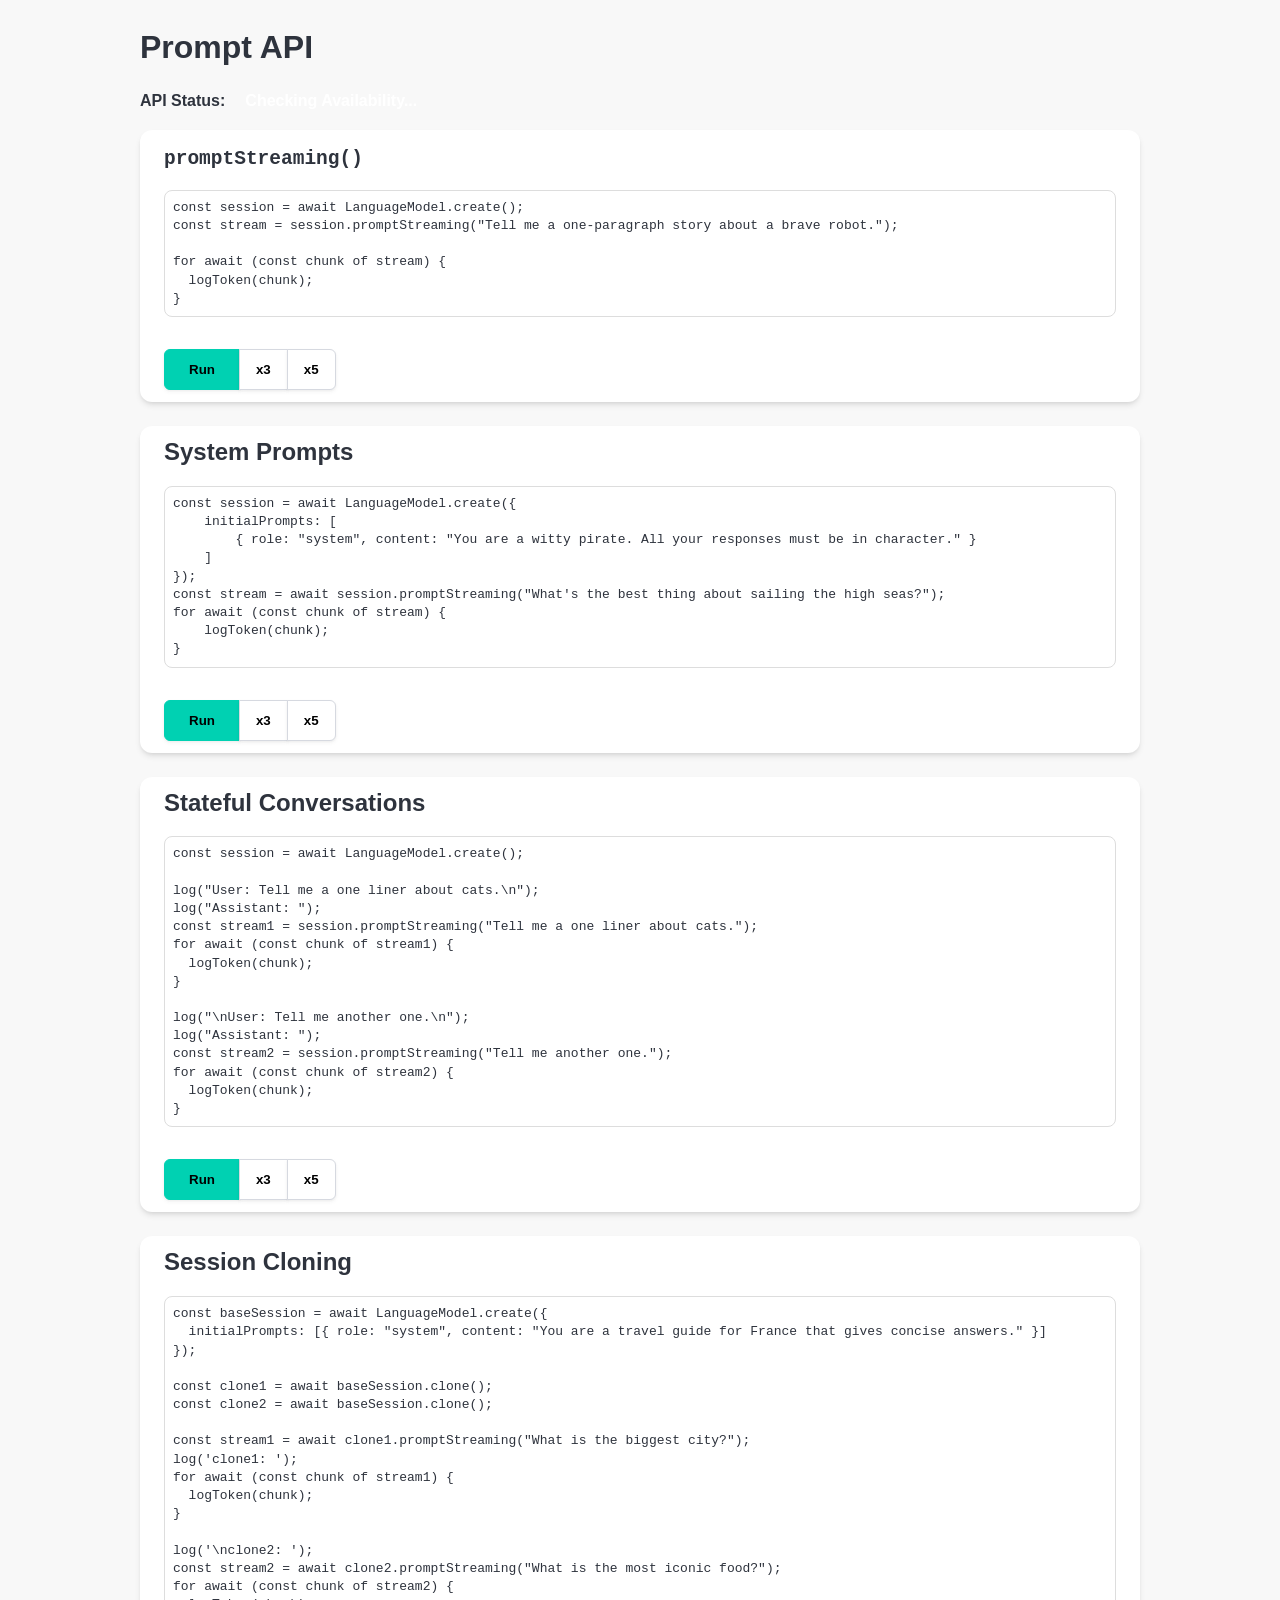
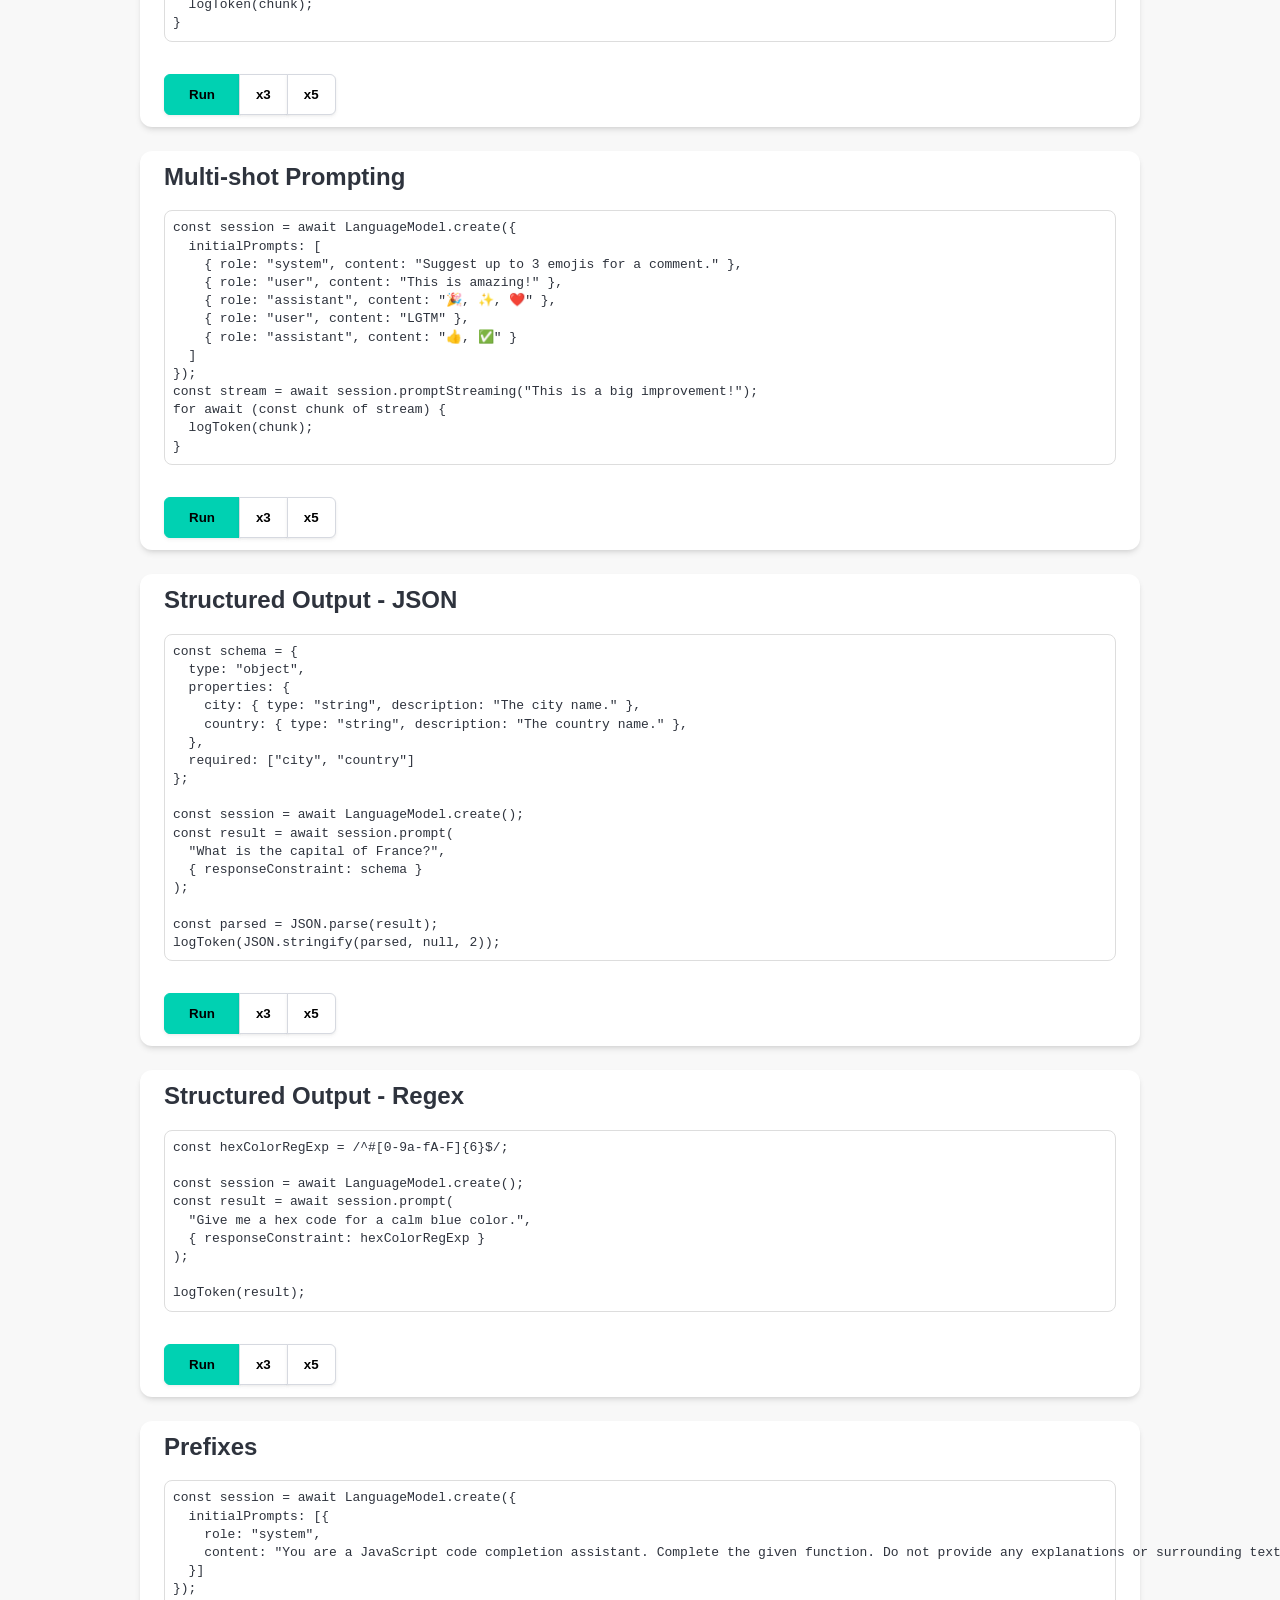
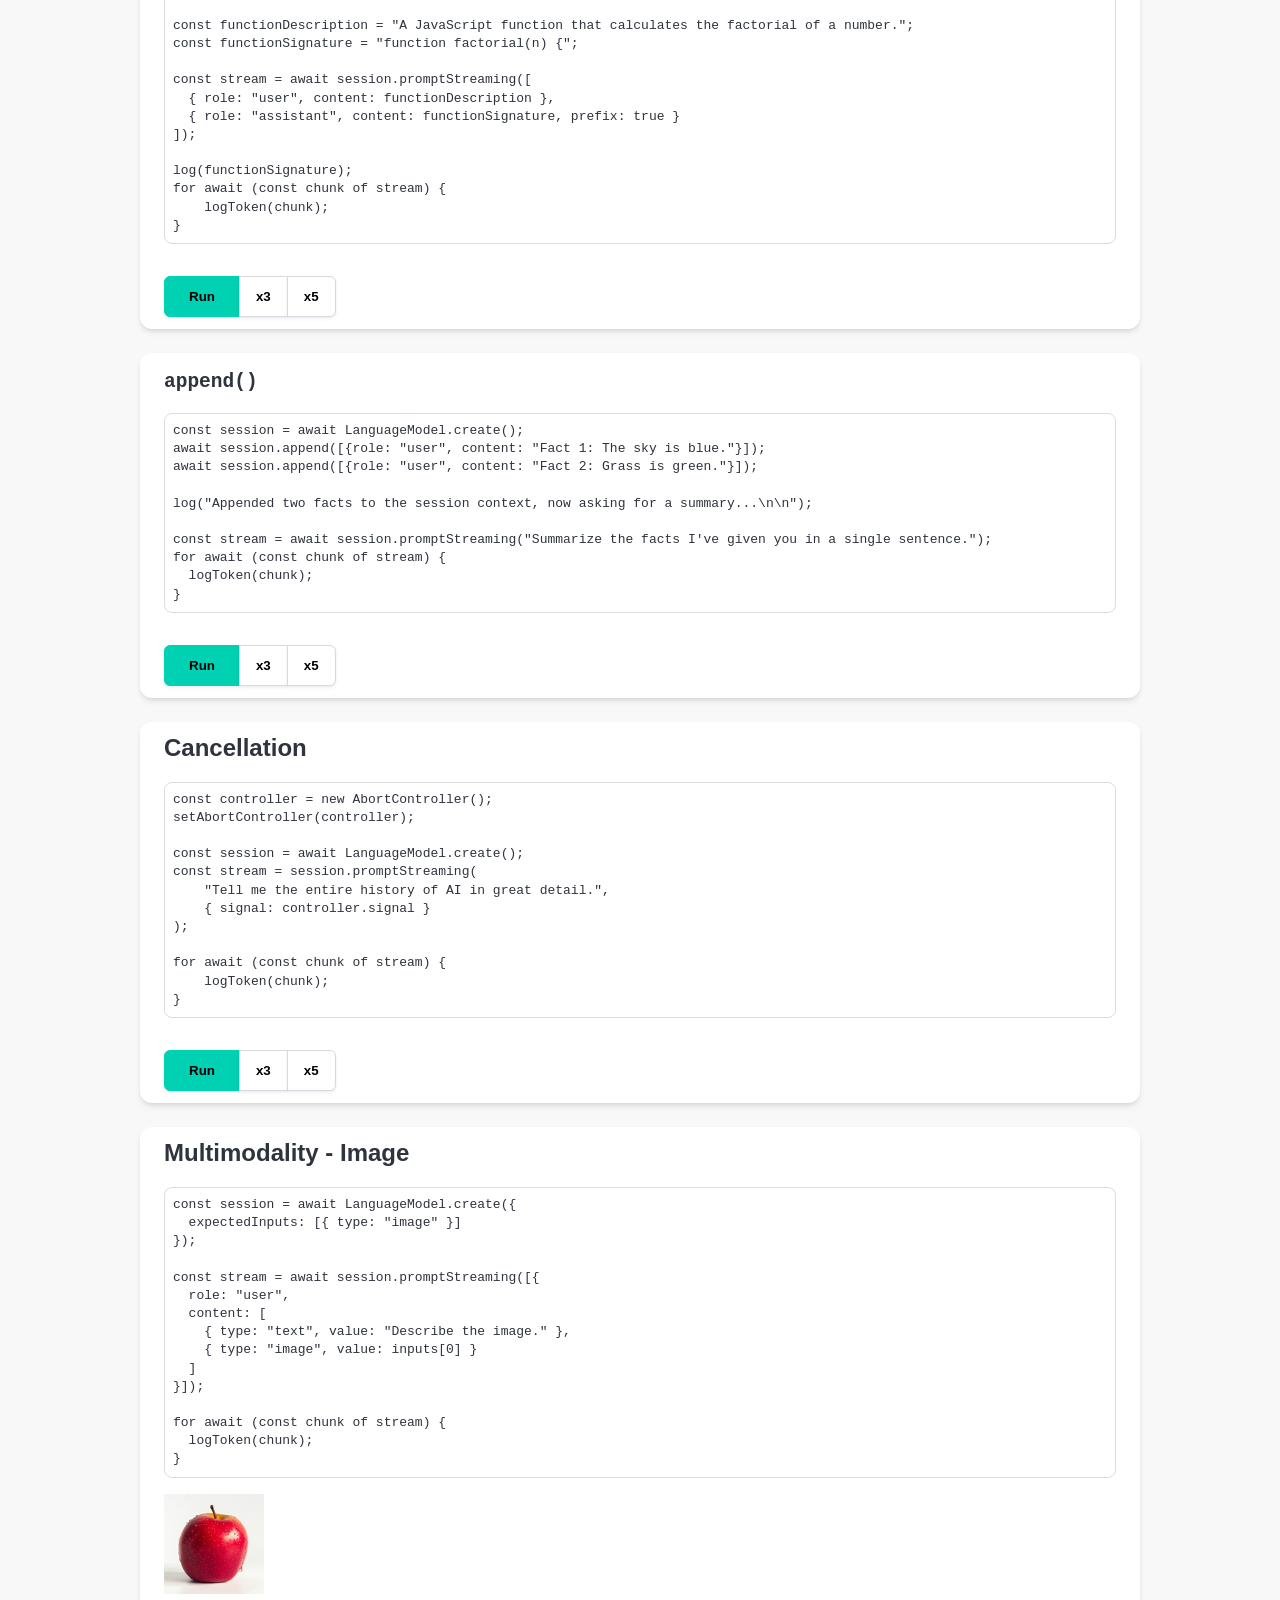
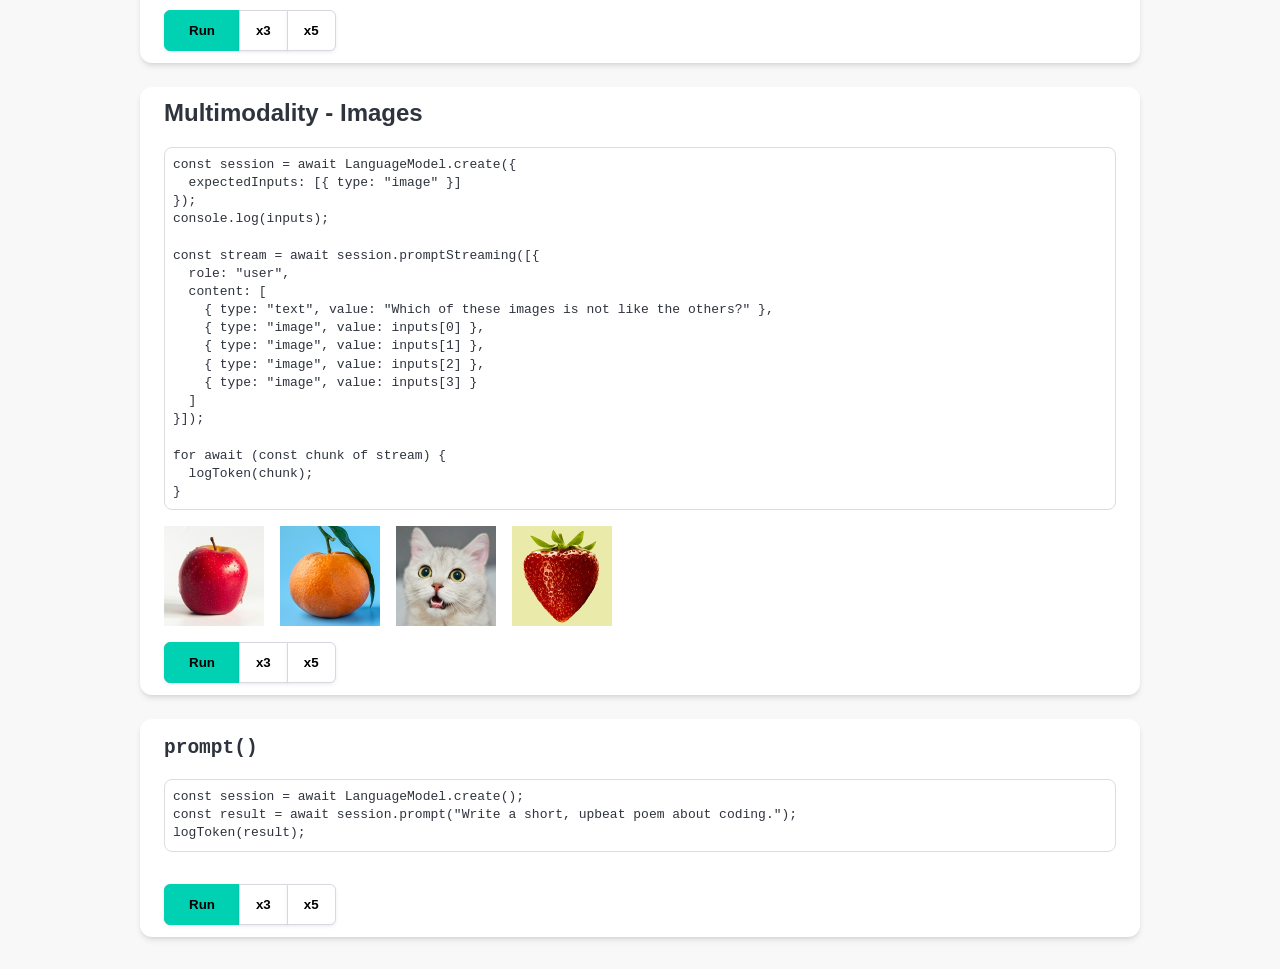
==== index.html @ 632b17bb "Update how media inputs are handled" ====
<!doctype html>
<html lang="en">
  <head>
    <meta charset="UTF-8" />
    <meta name="viewport" content="width=device-width, initial-scale=1.0" />
    <title>ODML Tests - Prompt API</title>
    <link rel="stylesheet" href="style.css" />
  </head>
  <body>
    <div class="container">
      <header>
        <h1>Prompt API</h1>
        <p class="availability-message">
          API Status:
          <span class="availability">Checking availability...</span>
          <button class="download">Download</button>
          <progress class="download-progress" max="100" value="0"></progress>
        </p>
      </header>

      <test-case>
        <code slot="title">promptStreaming()</code>
        <code slot="source">
          const session = await LanguageModel.create();
          const stream = session.promptStreaming("Tell me a one-paragraph story about a brave robot.");

          for await (const chunk of stream) {
            logToken(chunk);
          }
        </code>
      </test-case>

      <test-case>
        <span slot="title">System Prompts</span>
        <code slot="source">
          const session = await LanguageModel.create({
              initialPrompts: [
                  { role: "system", content: "You are a witty pirate. All your responses must be in character." }
              ]
          });
          const stream = await session.promptStreaming("What's the best thing about sailing the high seas?");
          for await (const chunk of stream) {
              logToken(chunk);
          }
        </code>
      </test-case>

      <test-case>
        <span slot="title">Stateful Conversations</span>
        <code slot="source">
          const session = await LanguageModel.create();

          log("User: Tell me a one liner about cats.\n");
          log("Assistant: ");
          const stream1 = session.promptStreaming("Tell me a one liner about cats.");
          for await (const chunk of stream1) {
            logToken(chunk);
          }

          log("\nUser: Tell me another one.\n");
          log("Assistant: ");
          const stream2 = session.promptStreaming("Tell me another one.");
          for await (const chunk of stream2) {
            logToken(chunk);
          }
        </code>
      </test-case>

      <test-case>
        <span slot="title">Session Cloning</span>
        <code slot="source">
          const baseSession = await LanguageModel.create({
            initialPrompts: [{ role: "system", content: "You are a travel guide for France that gives concise answers." }]
          });

          const clone1 = await baseSession.clone();
          const clone2 = await baseSession.clone();

          const stream1 = await clone1.promptStreaming("What is the biggest city?");
          log('clone1: ');
          for await (const chunk of stream1) {
            logToken(chunk);
          }

          log('\nclone2: ');
          const stream2 = await clone2.promptStreaming("What is the most iconic food?");
          for await (const chunk of stream2) {
            logToken(chunk);
          }
        </code>
      </test-case>

      <test-case>
        <span slot="title">Multi-shot Prompting</span>
        <code slot="source">
          const session = await LanguageModel.create({
            initialPrompts: [
              { role: "system", content: "Suggest up to 3 emojis for a comment." },
              { role: "user", content: "This is amazing!" },
              { role: "assistant", content: "🎉, ✨, ❤️" },
              { role: "user", content: "LGTM" },
              { role: "assistant", content: "👍, ✅" }
            ]
          });
          const stream = await session.promptStreaming("This is a big improvement!");
          for await (const chunk of stream) {
            logToken(chunk);
          }
        </code>
      </test-case>

      <test-case>
        <span slot="title">Structured Output - JSON</span>
        <code slot="source">
          const schema = {
            type: "object",
            properties: {
              city: { type: "string", description: "The city name." },
              country: { type: "string", description: "The country name." },
            },
            required: ["city", "country"]
          };

          const session = await LanguageModel.create();
          const result = await session.prompt(
            "What is the capital of France?",
            { responseConstraint: schema }
          );

          const parsed = JSON.parse(result);
          logToken(JSON.stringify(parsed, null, 2));
        </code>
      </test-case>

      <test-case>
        <span slot="title">Structured Output - Regex</span>
        <code slot="source">
          const hexColorRegExp = /^#[0-9a-fA-F]{6}$/;

          const session = await LanguageModel.create();
          const result = await session.prompt(
            "Give me a hex code for a calm blue color.",
            { responseConstraint: hexColorRegExp }
          );

          logToken(result);
        </code>
      </test-case>

      <test-case>
        <span slot="title">Prefixes</span>
        <code slot="source">
          const session = await LanguageModel.create({
            initialPrompts: [{
              role: "system",
              content: "You are a JavaScript code completion assistant. Complete the given function. Do not provide any explanations or surrounding text."
            }]
          });

          const functionDescription = "A JavaScript function that calculates the factorial of a number.";
          const functionSignature = "function factorial(n) {";

          const stream = await session.promptStreaming([
            { role: "user", content: functionDescription },
            { role: "assistant", content: functionSignature, prefix: true }
          ]);

          log(functionSignature);
          for await (const chunk of stream) {
              logToken(chunk);
          }
        </code>
      </test-case>

      <test-case>
        <code slot="title">append()</code>
        <code slot="source">
          const session = await LanguageModel.create();
          await session.append([{role: "user", content: "Fact 1: The sky is blue."}]);
          await session.append([{role: "user", content: "Fact 2: Grass is green."}]);

          log("Appended two facts to the session context, now asking for a summary...\n\n");

          const stream = await session.promptStreaming("Summarize the facts I've given you in a single sentence.");
          for await (const chunk of stream) {
            logToken(chunk);
          }
        </code>
      </test-case>

      <test-case>
        <span slot="title">Cancellation</span>
        <code slot="source">
          const controller = new AbortController();
          setAbortController(controller);

          const session = await LanguageModel.create();
          const stream = session.promptStreaming(
              "Tell me the entire history of AI in great detail.",
              { signal: controller.signal }
          );

          for await (const chunk of stream) {
              logToken(chunk);
          }
        </code>
      </test-case>

      <test-case>
        <span slot="title">Multimodality - Image</span>
        <code slot="source">
          const session = await LanguageModel.create({
            expectedInputs: [{ type: "image" }]
          });

          const stream = await session.promptStreaming([{
            role: "user",
            content: [
              { type: "text", value: "Describe the image." },
              { type: "image", value: inputs[0] }
            ]
          }]);

          for await (const chunk of stream) {
            logToken(chunk);
          }
        </code>
        <img slot="inputs" src="./media/apple.jpg">
      </test-case>

      <test-case>
        <span slot="title">Multimodality - Images</span>
        <code slot="source">
          const session = await LanguageModel.create({
            expectedInputs: [{ type: "image" }]
          });
          console.log(inputs);

          const stream = await session.promptStreaming([{
            role: "user",
            content: [
              { type: "text", value: "Which of these images is not like the others?" },
              { type: "image", value: inputs[0] },
              { type: "image", value: inputs[1] },
              { type: "image", value: inputs[2] },
              { type: "image", value: inputs[3] }
            ]
          }]);

          for await (const chunk of stream) {
            logToken(chunk);
          }
        </code>
        <img slot="inputs" src="./media/apple.jpg">
        <img slot="inputs" src="./media/orange.jpg">
        <img slot="inputs" src="./media/cat.jpg">
        <img slot="inputs" src="./media/strawberry.jpg">
      </test-case>

      <!--
      <test-case>
        <span slot="title"></span>
        <code slot="source">
        </code>
      </test-case>
      -->

      <test-case nostats>
        <code slot="title">prompt()</code>
        <code slot="source">
          const session = await LanguageModel.create();
          const result = await session.prompt("Write a short, upbeat poem about coding.");
          logToken(result);
        </code>
      </test-case>
    </div>

    <template id="test-case-template">
      <link rel="stylesheet" href="style.css" />
      <section class="test-case card">
        <h2 class="title"><slot name="title">Test case title</slot></h2>
        <pre class="source-box"><slot name="source"></slot></pre>
        <div class="inputs"><slot name="inputs"></slot></div>
        <div class="controls">
          <span class="button-group">
            <button class="run primary wide" data-count="1">Run</button>
            <button class="run" data-count="3">x3</button>
            <button class="run" data-count="5">x5</button>
          </span>
          <button class="danger abort hidden">Abort</button>
          <span class="status"></span>
        </div>
        <table class="results empty">
          <thead>
            <tr>
              <th></th>
              <th>Output</th>
              <th class="ttft">TTFT</th>
              <th class="tks">tok/s</th>
            </tr>
          </thead>
          <tbody></tbody>
        </table>
      </section>
    </template>

    <template id="output-row-template">
      <tr>
        <td class="collapse"><button></button></td>
        <td class="output"><span><i>Waiting for output...</i></span></td>
        <td class="ttft"></td>
        <td class="tks"></td>
      </tr>
    </template>

    <script src="index.js"></script>
  </body>
</html>
---- style.css ----
body {
  font-family: 'Segoe UI', Tahoma, Geneva, Verdana, sans-serif;
  background-color: #f8f8f8;
  color: rgb(46, 51, 61);
  display: flex;
  justify-content: center;
}

button {
  padding: .75rem 1rem;
  border: 1px solid rgb(214, 217, 224);
  background-color: white;
  cursor: pointer;
  border-radius: 6px;
  font-weight: bold;
  box-shadow: rgba(51, 51, 51, 0.05) 0px 1px 2px 0px, rgba(51, 51, 51, 0.05) 0px 2px 4px 0px;
  transition: background-color 0.3s ease, border-color 0.3s ease;
}
button:hover:not(:disabled) {
  background-color: rgb(240, 242, 244);
  border-color: rgb(185, 191, 202);
  z-index: 2;
}
button:active:not(:disabled) {
  background-color: rgb(226, 228, 233);
  border-color: rgb(156, 164, 180);
  box-shadow: none;
  z-index: 2;
}
button:disabled {
  color: rgb(46, 51, 61);
  cursor: not-allowed;
  box-shadow: none;
  opacity: 0.5;
}
button.primary {
  background-color: rgb(0, 209, 178);
  border-color: rgb(0, 209, 178);
  padding: .75rem 1.5rem;
}
button.primary:hover:not(:disabled) {
  background-color: rgb(0, 184, 156);
  border-color: rgb(0, 184, 156);
}
button.primary:active:not(:disabled) {
  background-color: rgb(0, 158, 134);
  border-color: rgb(0, 158, 134);
}
button.danger {
  background-color: rgb(255, 102, 133);
  border-color: rgb(255, 102, 133);
  padding: .75rem 1.5rem;
}
button.danger:hover:not(:disabled) {
  background-color: rgb(255, 77, 112);
  border-color: rgb(255, 77, 112);
}
button.danger:active:not(:disabled) {
  background-color: rgb(255, 51, 92);
  border-color: rgb(255, 51, 92);
}

.button-group {
  display: inline-flex;
}
.button-group > button:not(:first-child) {
  border-top-left-radius: 0;
  border-bottom-left-radius: 0;
  margin-left: -1px;
}
.button-group > button:not(:last-child) {
  border-top-right-radius: 0;
  border-bottom-right-radius: 0;
}

.hidden {
  display: none;
}

.container {
  width: 100%;
  max-width: 1000px;
}

.availability-message {
  display: flex;
  align-items: center;
  gap: 0.5rem;
  font-weight: bold;
}
.availability {
  text-transform: capitalize;
  color: white;
  border-radius: 100px;
  padding: .25rem .75rem;
}
.availability[data-label="available"] {
  background-color: rgb(58, 187, 129);
}
.availability[data-label="unavailable"] {
  background-color: rgb(255, 77, 112);
}
.availability[data-label="downloadable"],
.availability[data-label="downloading"] {
  background-color: rgb(245, 171, 0);
}

.download,
.download-progress {
  display: none;
}
.availability[data-label="downloadable"] ~ .download,
.availability[data-label="downloading"] ~ .download-progress {
  display: inline;
}

.card {
  background-color: white;
  border-radius: .75rem;
  margin-bottom: 1.5rem;
  padding: .75rem 1.5rem;
  box-shadow: 0 4px 6px -1px rgba(0, 0, 0, 0.1), 0 2px 4px -2px rgba(0, 0, 0, 0.1);
}
.card > .title {
  margin-top: 0;
}

.source-box {
  border: 1px solid #ddd;
  border-radius: .5rem;
  padding: .5rem;
  line-height: 1.4;
}

.inputs {
  margin-block: 1rem;
  display: flex;
  gap: 1rem;
}
.inputs ::slotted(img) {
  max-width: 100px;
  max-height: 100px;
}

.controls {
  display: flex;
  gap: 1rem;
}

.results {
  width: 100%;
  border-collapse: collapse;
}
.results.empty {
  display: none;
}
.results > tbody > tr {
  border-top: 1px solid rgb(214, 217, 224);
}
.results td {
  padding: 0.25rem;
  vertical-align: baseline;
}
.results > tbody > tr:nth-child(2n) {
  background-color: rgb(249, 250, 251);
}
.results .placeholder {
  font-style: italic;
}
.results .collapse {
  width: 25px;
}
.results .collapse > button {
  background-color: transparent;
  border-width: 0;
  box-shadow: none;
  width: 25px;
  height: 25px;
  cursor: pointer;
}
.results .collapse > button::before {
  content: '▼';
}
.results .collapse.collapsed > button::before {
  content: '▶';
}
.results .collapse.collapsed + .output > span {
  display: -webkit-box;
  -webkit-box-orient: vertical;
  -webkit-line-clamp: 1;
  line-clamp: 1;
  overflow: hidden;
  color: gray;
}
.results .output {
  font-family: monospace;
  white-space: pre-wrap;
}
.results .ttft,
.results .tks {
  width: 100px;
  text-align: center;
}
.nostats .results .ttft,
.nostats .results .tks {
  display: none;
}
---- style.css ----
body {
  font-family: 'Segoe UI', Tahoma, Geneva, Verdana, sans-serif;
  background-color: #f8f8f8;
  color: rgb(46, 51, 61);
  display: flex;
  justify-content: center;
}

button {
  padding: .75rem 1rem;
  border: 1px solid rgb(214, 217, 224);
  background-color: white;
  cursor: pointer;
  border-radius: 6px;
  font-weight: bold;
  box-shadow: rgba(51, 51, 51, 0.05) 0px 1px 2px 0px, rgba(51, 51, 51, 0.05) 0px 2px 4px 0px;
  transition: background-color 0.3s ease, border-color 0.3s ease;
}
button:hover:not(:disabled) {
  background-color: rgb(240, 242, 244);
  border-color: rgb(185, 191, 202);
  z-index: 2;
}
button:active:not(:disabled) {
  background-color: rgb(226, 228, 233);
  border-color: rgb(156, 164, 180);
  box-shadow: none;
  z-index: 2;
}
button:disabled {
  color: rgb(46, 51, 61);
  cursor: not-allowed;
  box-shadow: none;
  opacity: 0.5;
}
button.primary {
  background-color: rgb(0, 209, 178);
  border-color: rgb(0, 209, 178);
  padding: .75rem 1.5rem;
}
button.primary:hover:not(:disabled) {
  background-color: rgb(0, 184, 156);
  border-color: rgb(0, 184, 156);
}
button.primary:active:not(:disabled) {
  background-color: rgb(0, 158, 134);
  border-color: rgb(0, 158, 134);
}
button.danger {
  background-color: rgb(255, 102, 133);
  border-color: rgb(255, 102, 133);
  padding: .75rem 1.5rem;
}
button.danger:hover:not(:disabled) {
  background-color: rgb(255, 77, 112);
  border-color: rgb(255, 77, 112);
}
button.danger:active:not(:disabled) {
  background-color: rgb(255, 51, 92);
  border-color: rgb(255, 51, 92);
}

.button-group {
  display: inline-flex;
}
.button-group > button:not(:first-child) {
  border-top-left-radius: 0;
  border-bottom-left-radius: 0;
  margin-left: -1px;
}
.button-group > button:not(:last-child) {
  border-top-right-radius: 0;
  border-bottom-right-radius: 0;
}

.hidden {
  display: none;
}

.container {
  width: 100%;
  max-width: 1000px;
}

.availability-message {
  display: flex;
  align-items: center;
  gap: 0.5rem;
  font-weight: bold;
}
.availability {
  text-transform: capitalize;
  color: white;
  border-radius: 100px;
  padding: .25rem .75rem;
}
.availability[data-label="available"] {
  background-color: rgb(58, 187, 129);
}
.availability[data-label="unavailable"] {
  background-color: rgb(255, 77, 112);
}
.availability[data-label="downloadable"],
.availability[data-label="downloading"] {
  background-color: rgb(245, 171, 0);
}

.download,
.download-progress {
  display: none;
}
.availability[data-label="downloadable"] ~ .download,
.availability[data-label="downloading"] ~ .download-progress {
  display: inline;
}

.card {
  background-color: white;
  border-radius: .75rem;
  margin-bottom: 1.5rem;
  padding: .75rem 1.5rem;
  box-shadow: 0 4px 6px -1px rgba(0, 0, 0, 0.1), 0 2px 4px -2px rgba(0, 0, 0, 0.1);
}
.card > .title {
  margin-top: 0;
}

.source-box {
  border: 1px solid #ddd;
  border-radius: .5rem;
  padding: .5rem;
  line-height: 1.4;
}

.inputs {
  margin-block: 1rem;
  display: flex;
  gap: 1rem;
}
.inputs ::slotted(img) {
  max-width: 100px;
  max-height: 100px;
}

.controls {
  display: flex;
  gap: 1rem;
}

.results {
  width: 100%;
  border-collapse: collapse;
}
.results.empty {
  display: none;
}
.results > tbody > tr {
  border-top: 1px solid rgb(214, 217, 224);
}
.results td {
  padding: 0.25rem;
  vertical-align: baseline;
}
.results > tbody > tr:nth-child(2n) {
  background-color: rgb(249, 250, 251);
}
.results .placeholder {
  font-style: italic;
}
.results .collapse {
  width: 25px;
}
.results .collapse > button {
  background-color: transparent;
  border-width: 0;
  box-shadow: none;
  width: 25px;
  height: 25px;
  cursor: pointer;
}
.results .collapse > button::before {
  content: '▼';
}
.results .collapse.collapsed > button::before {
  content: '▶';
}
.results .collapse.collapsed + .output > span {
  display: -webkit-box;
  -webkit-box-orient: vertical;
  -webkit-line-clamp: 1;
  line-clamp: 1;
  overflow: hidden;
  color: gray;
}
.results .output {
  font-family: monospace;
  white-space: pre-wrap;
}
.results .ttft,
.results .tks {
  width: 100px;
  text-align: center;
}
.nostats .results .ttft,
.nostats .results .tks {
  display: none;
}
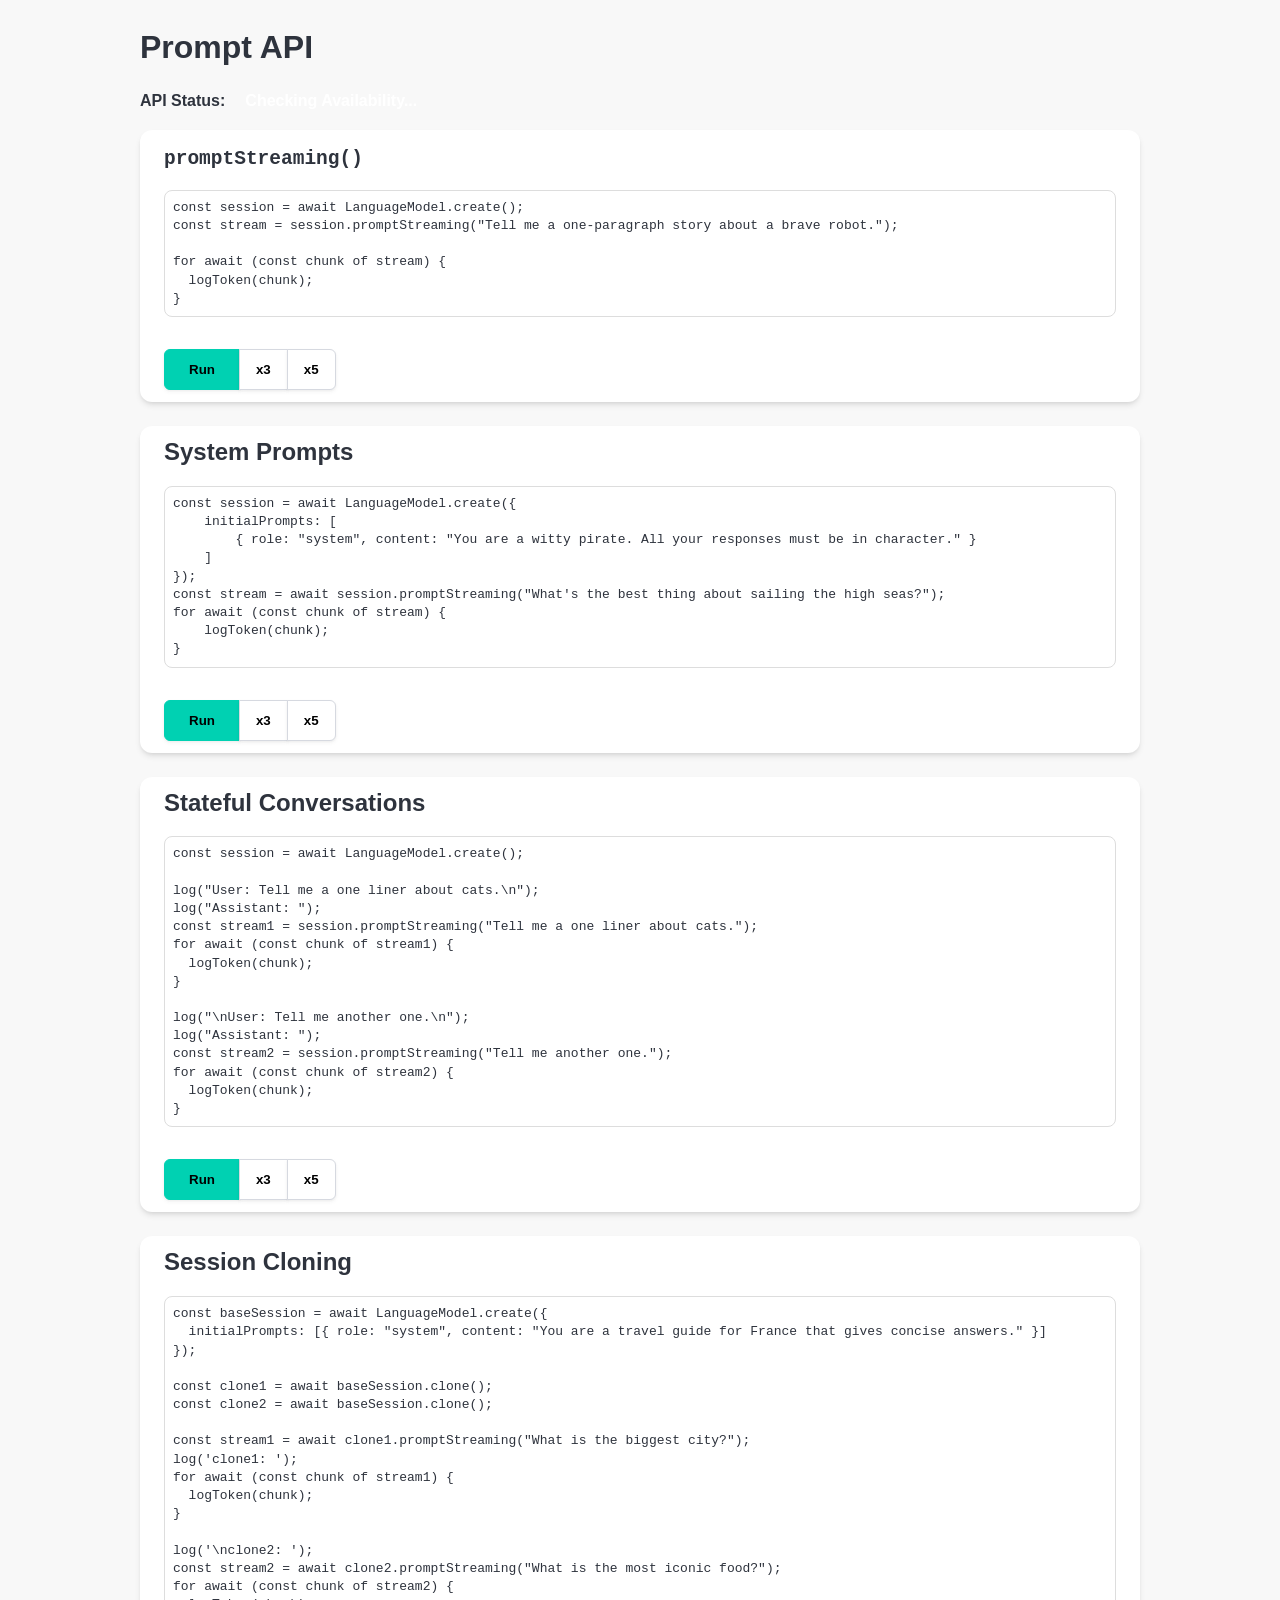
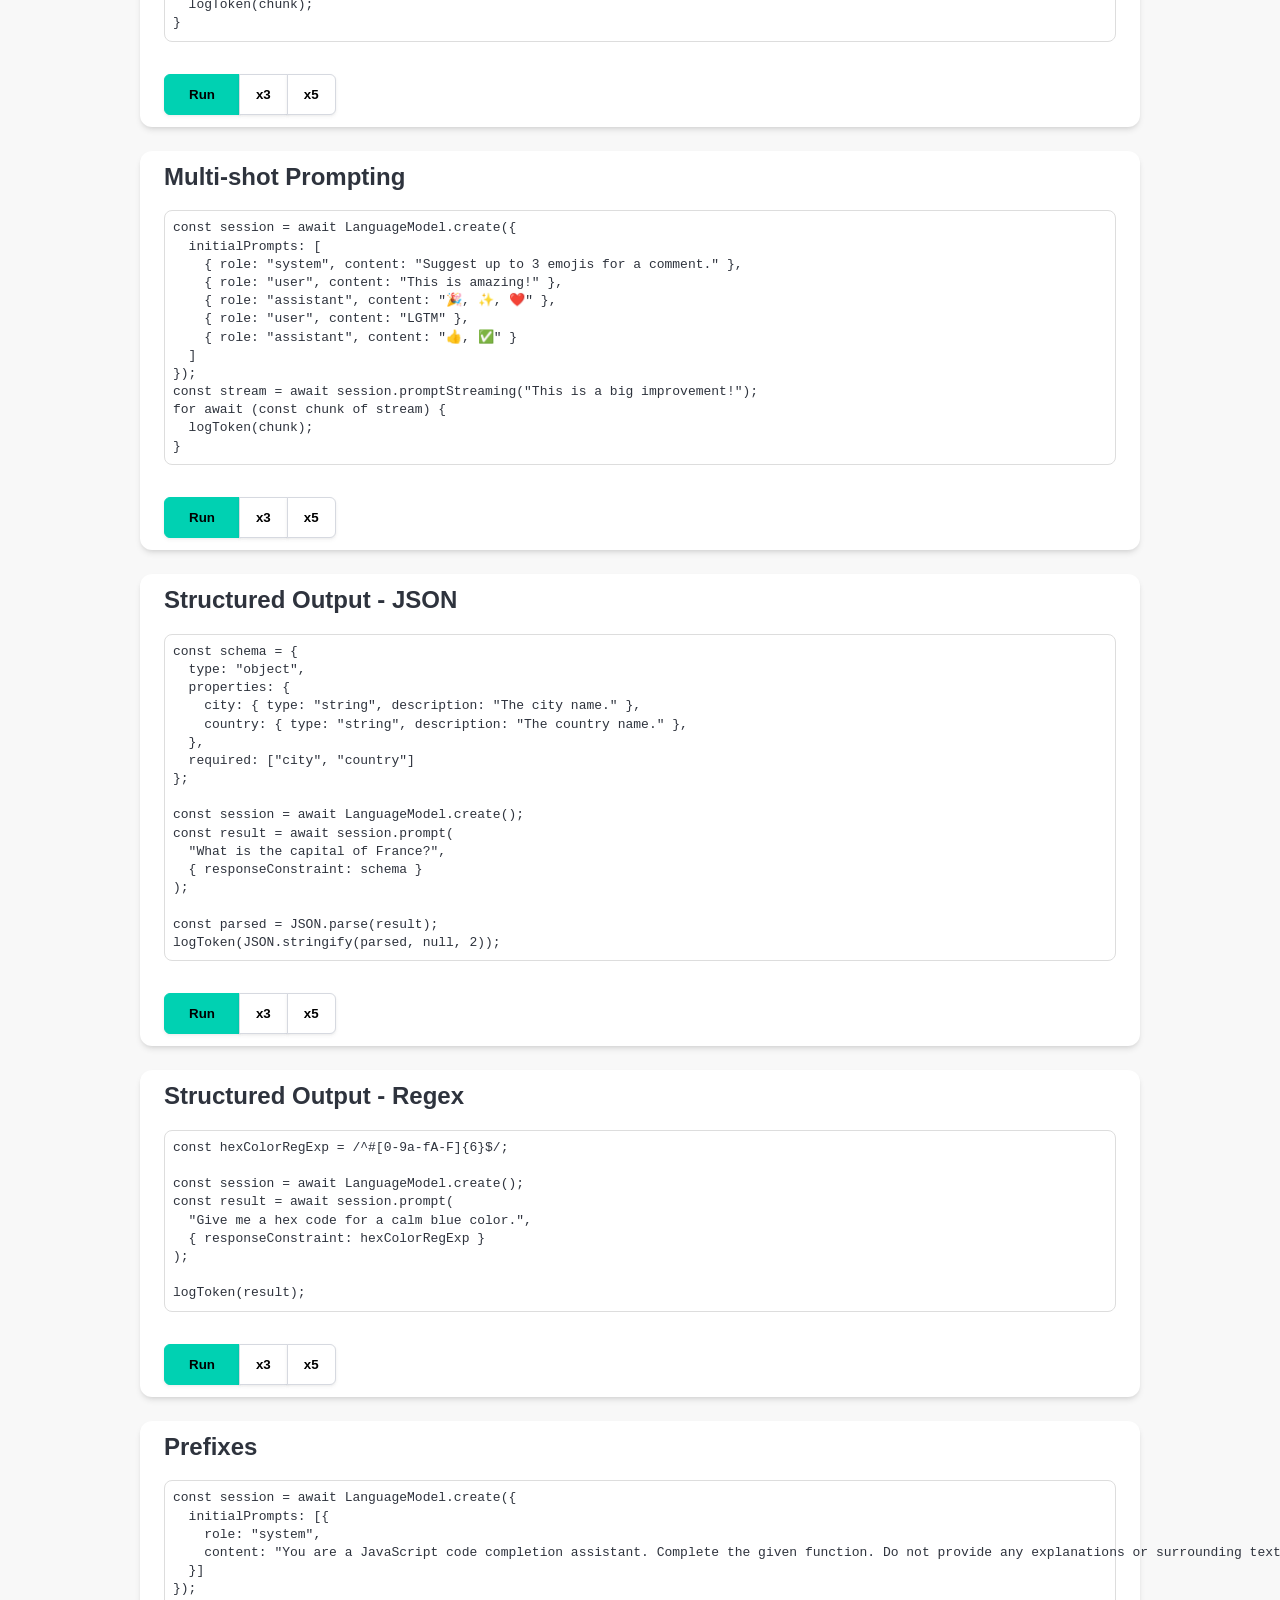
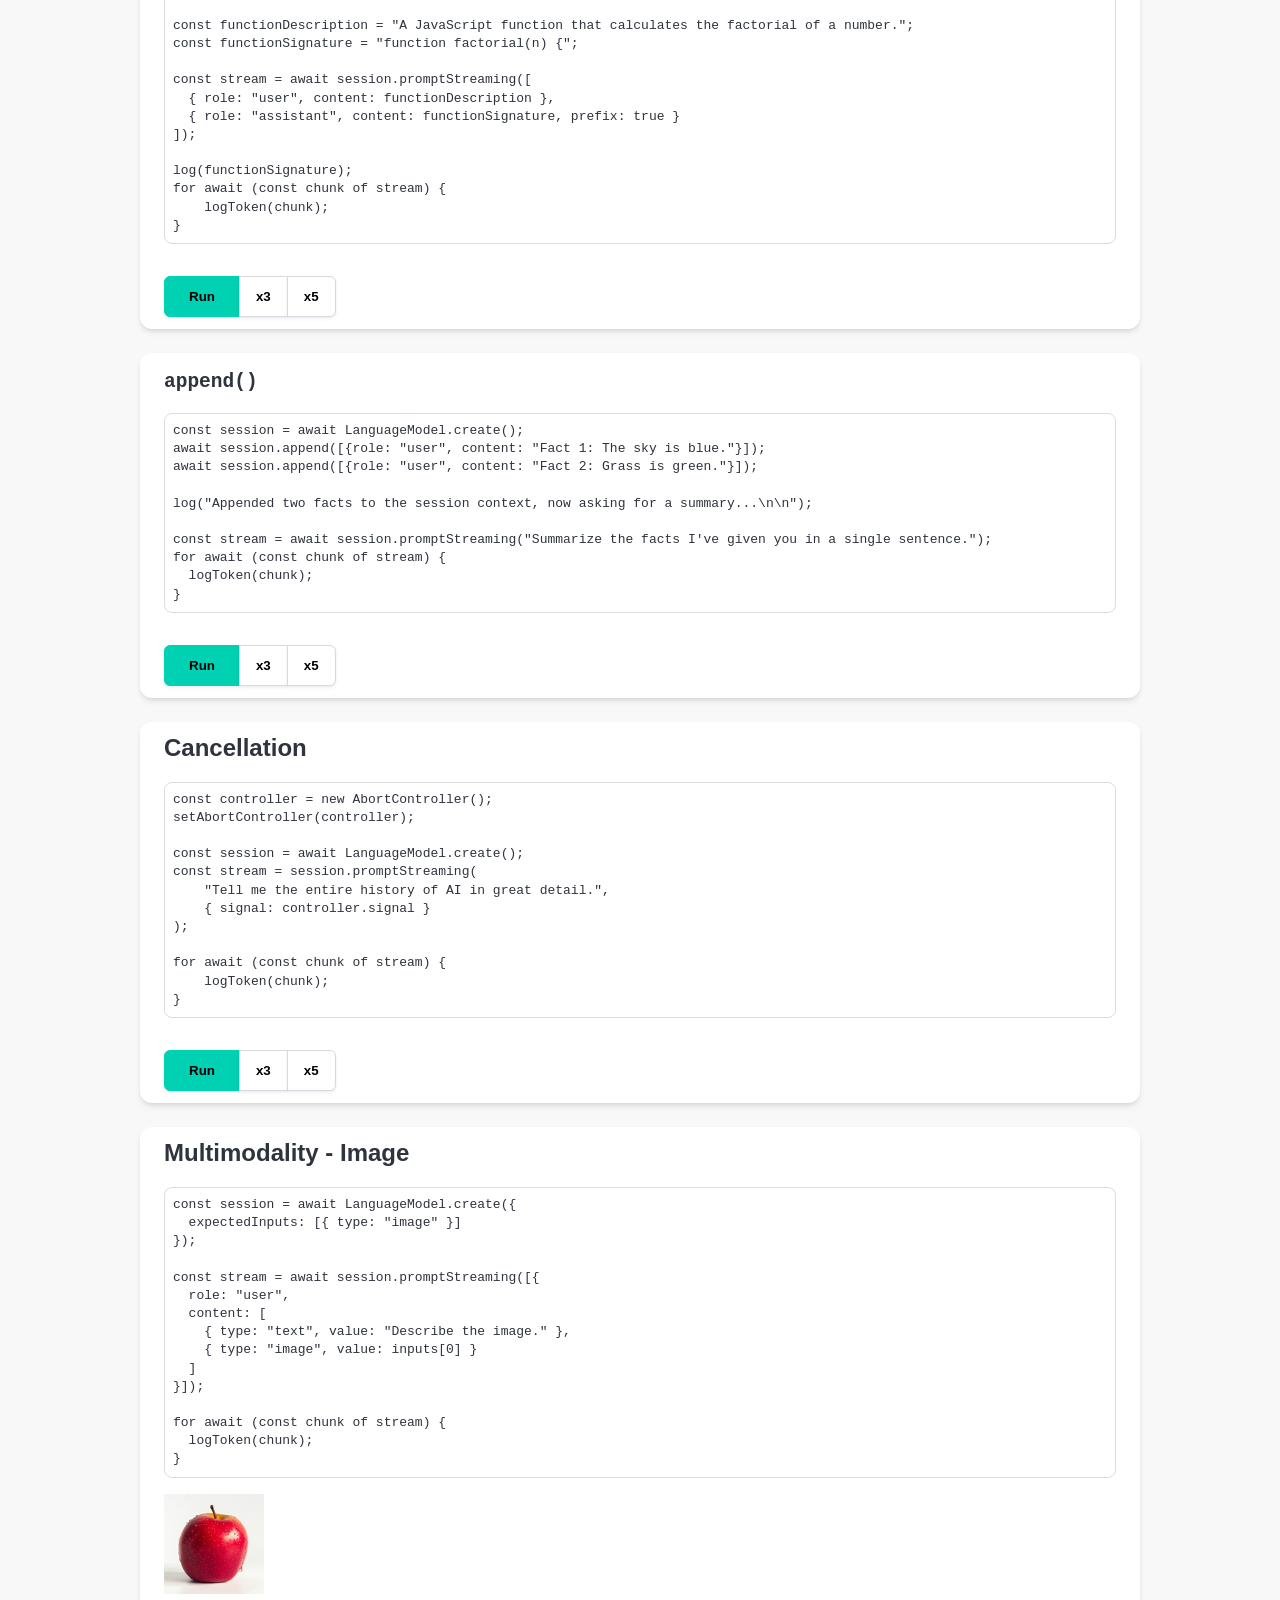
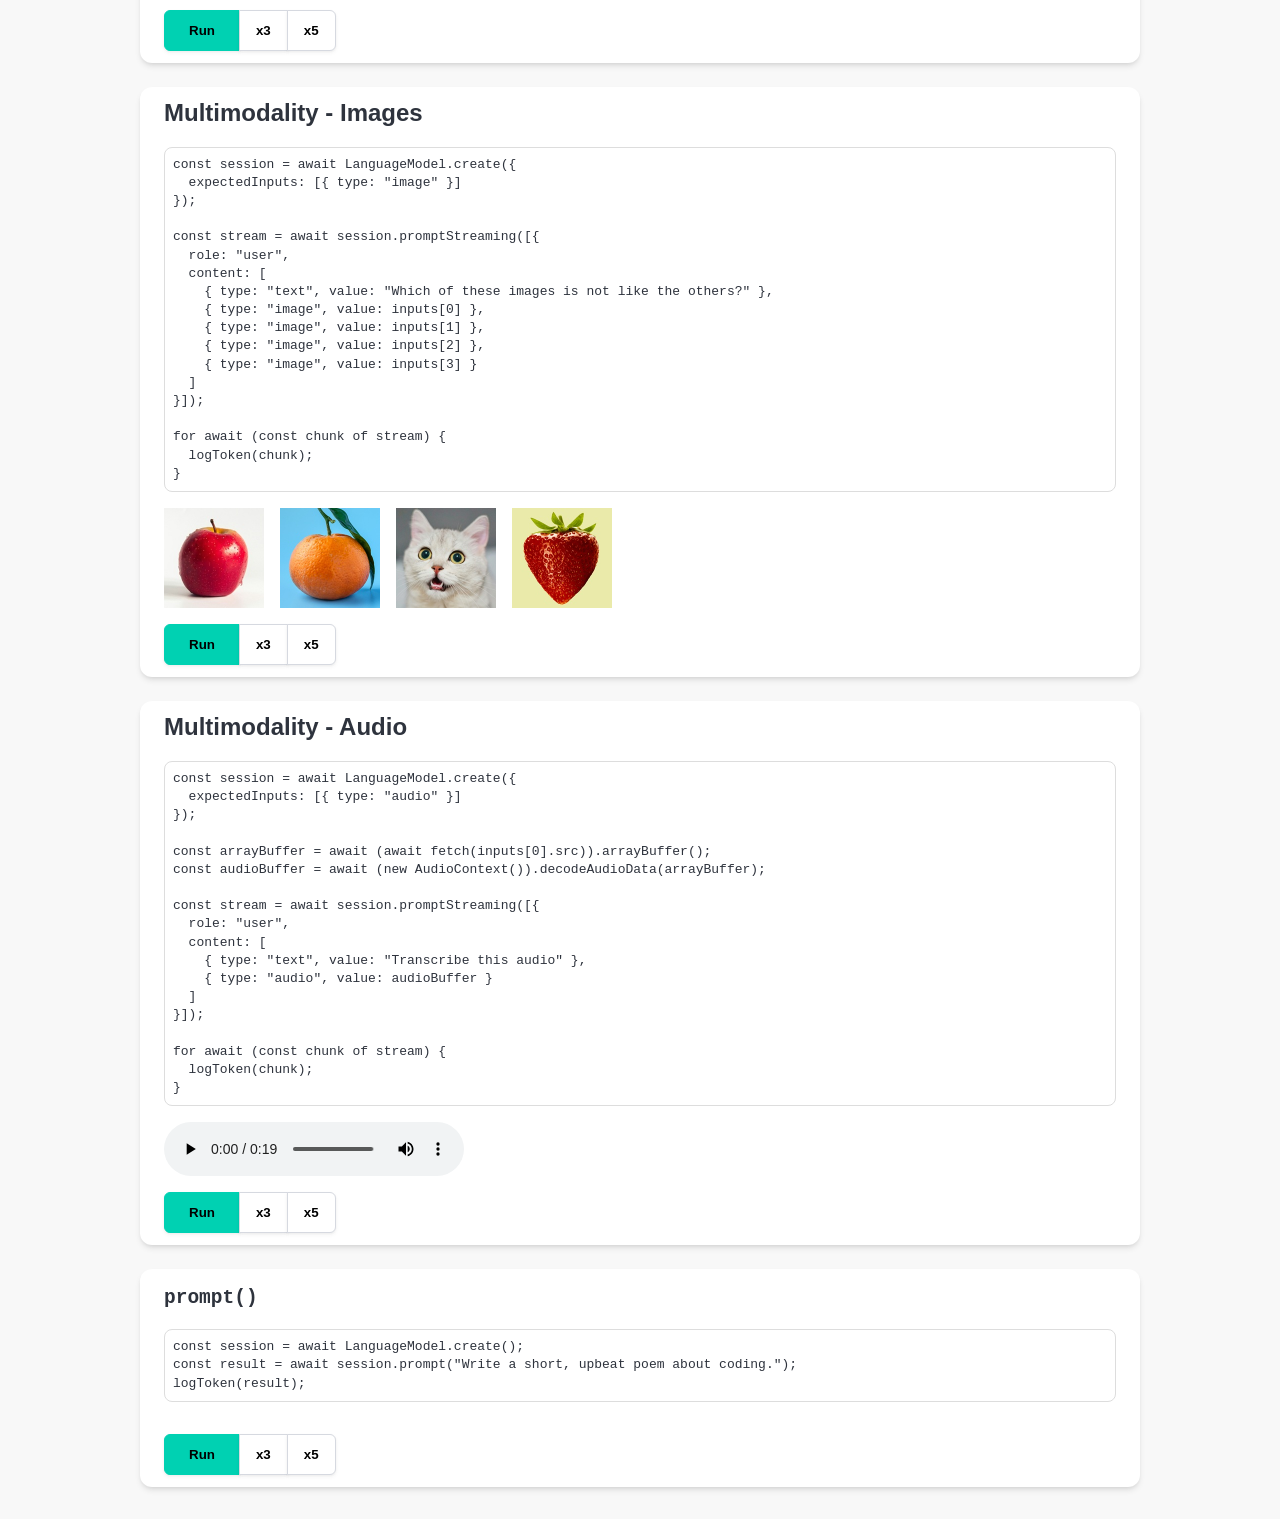
==== commit 0faa10e4: "Add audio test" ====
--- a/index.html
+++ b/index.html
@@ -234,7 +234,6 @@
           const session = await LanguageModel.create({
             expectedInputs: [{ type: "image" }]
           });
-          console.log(inputs);
 
           const stream = await session.promptStreaming([{
             role: "user",
@@ -255,6 +254,31 @@
         <img slot="inputs" src="./media/orange.jpg">
         <img slot="inputs" src="./media/cat.jpg">
         <img slot="inputs" src="./media/strawberry.jpg">
+      </test-case>
+
+      <test-case>
+        <span slot="title">Multimodality - Audio</span>
+        <code slot="source">
+          const session = await LanguageModel.create({
+            expectedInputs: [{ type: "audio" }]
+          });
+
+          const arrayBuffer = await (await fetch(inputs[0].src)).arrayBuffer();
+          const audioBuffer = await (new AudioContext()).decodeAudioData(arrayBuffer);
+
+          const stream = await session.promptStreaming([{
+            role: "user",
+            content: [
+              { type: "text", value: "Transcribe this audio" },
+              { type: "audio", value: audioBuffer }
+            ]
+          }]);
+
+          for await (const chunk of stream) {
+            logToken(chunk);
+          }
+        </code>
+        <audio slot="inputs" controls src="./media/dream.mp3"></audio>
       </test-case>
 
       <!--
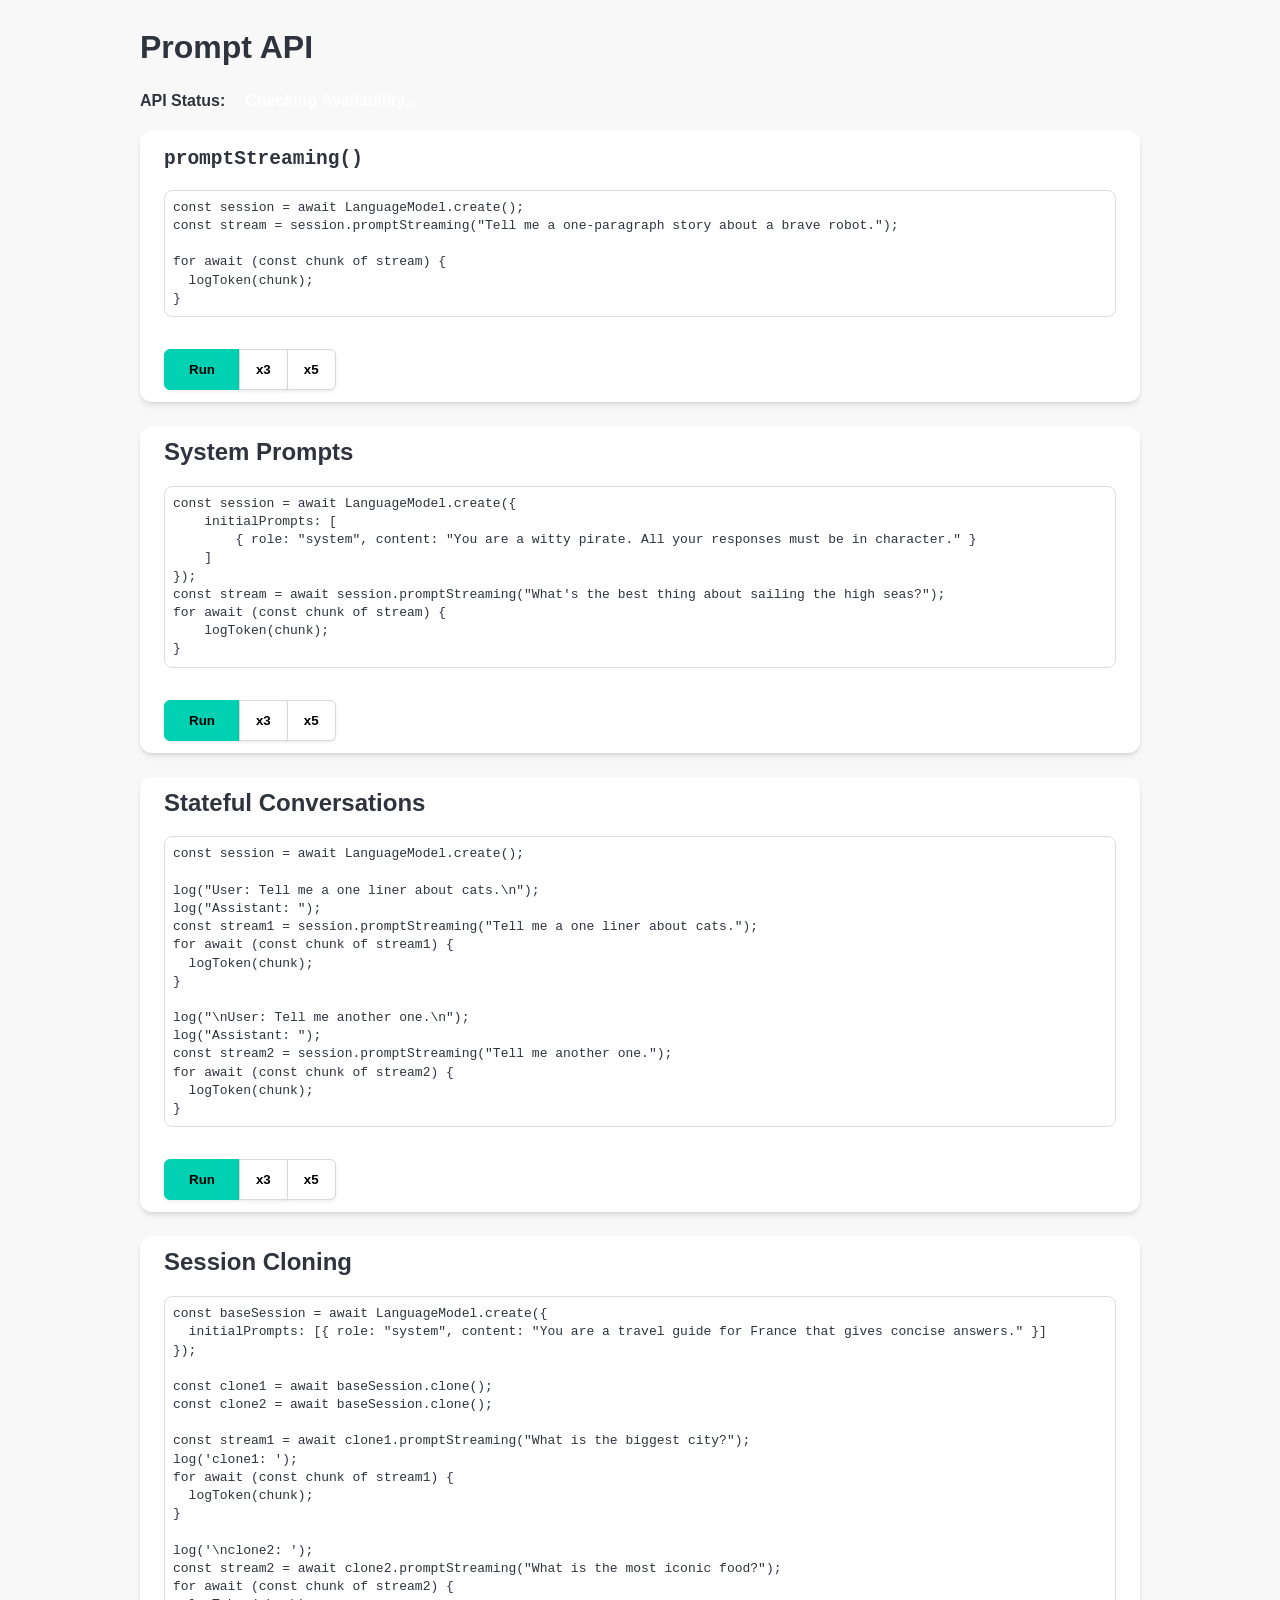
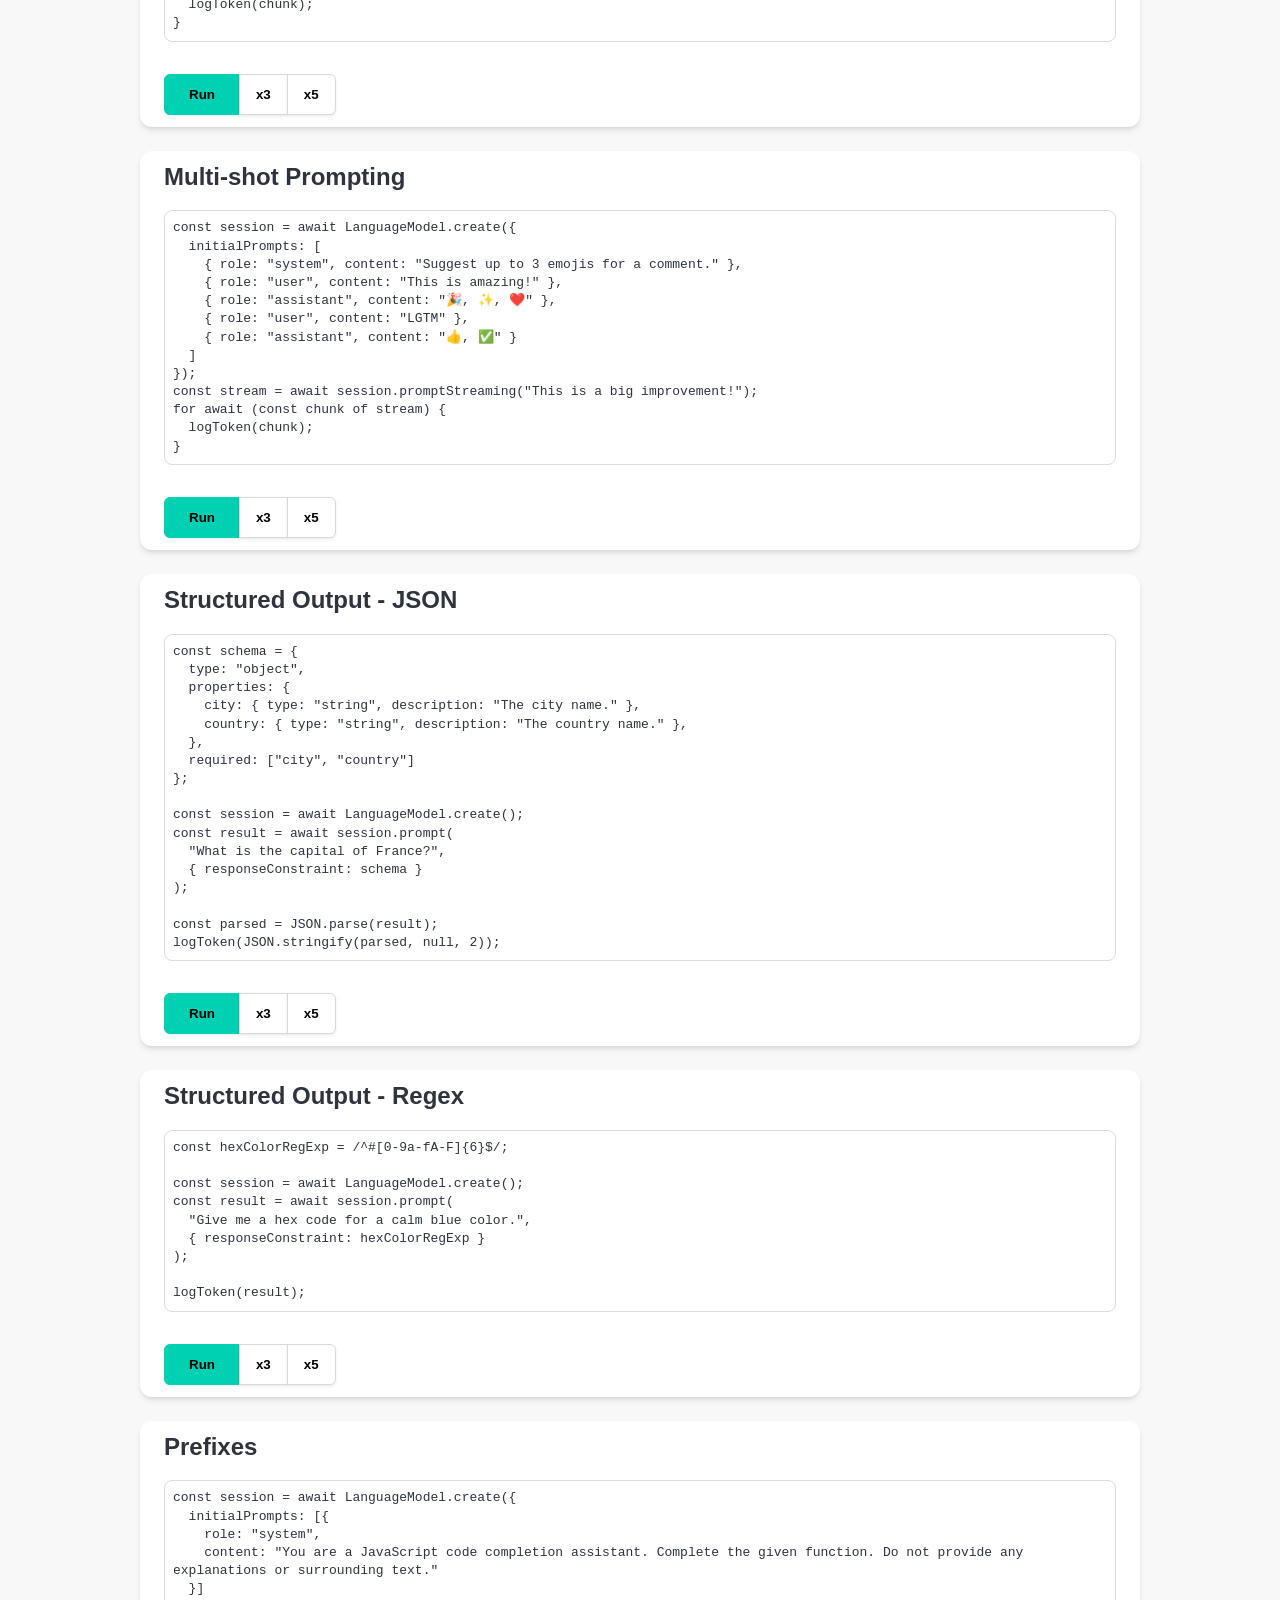
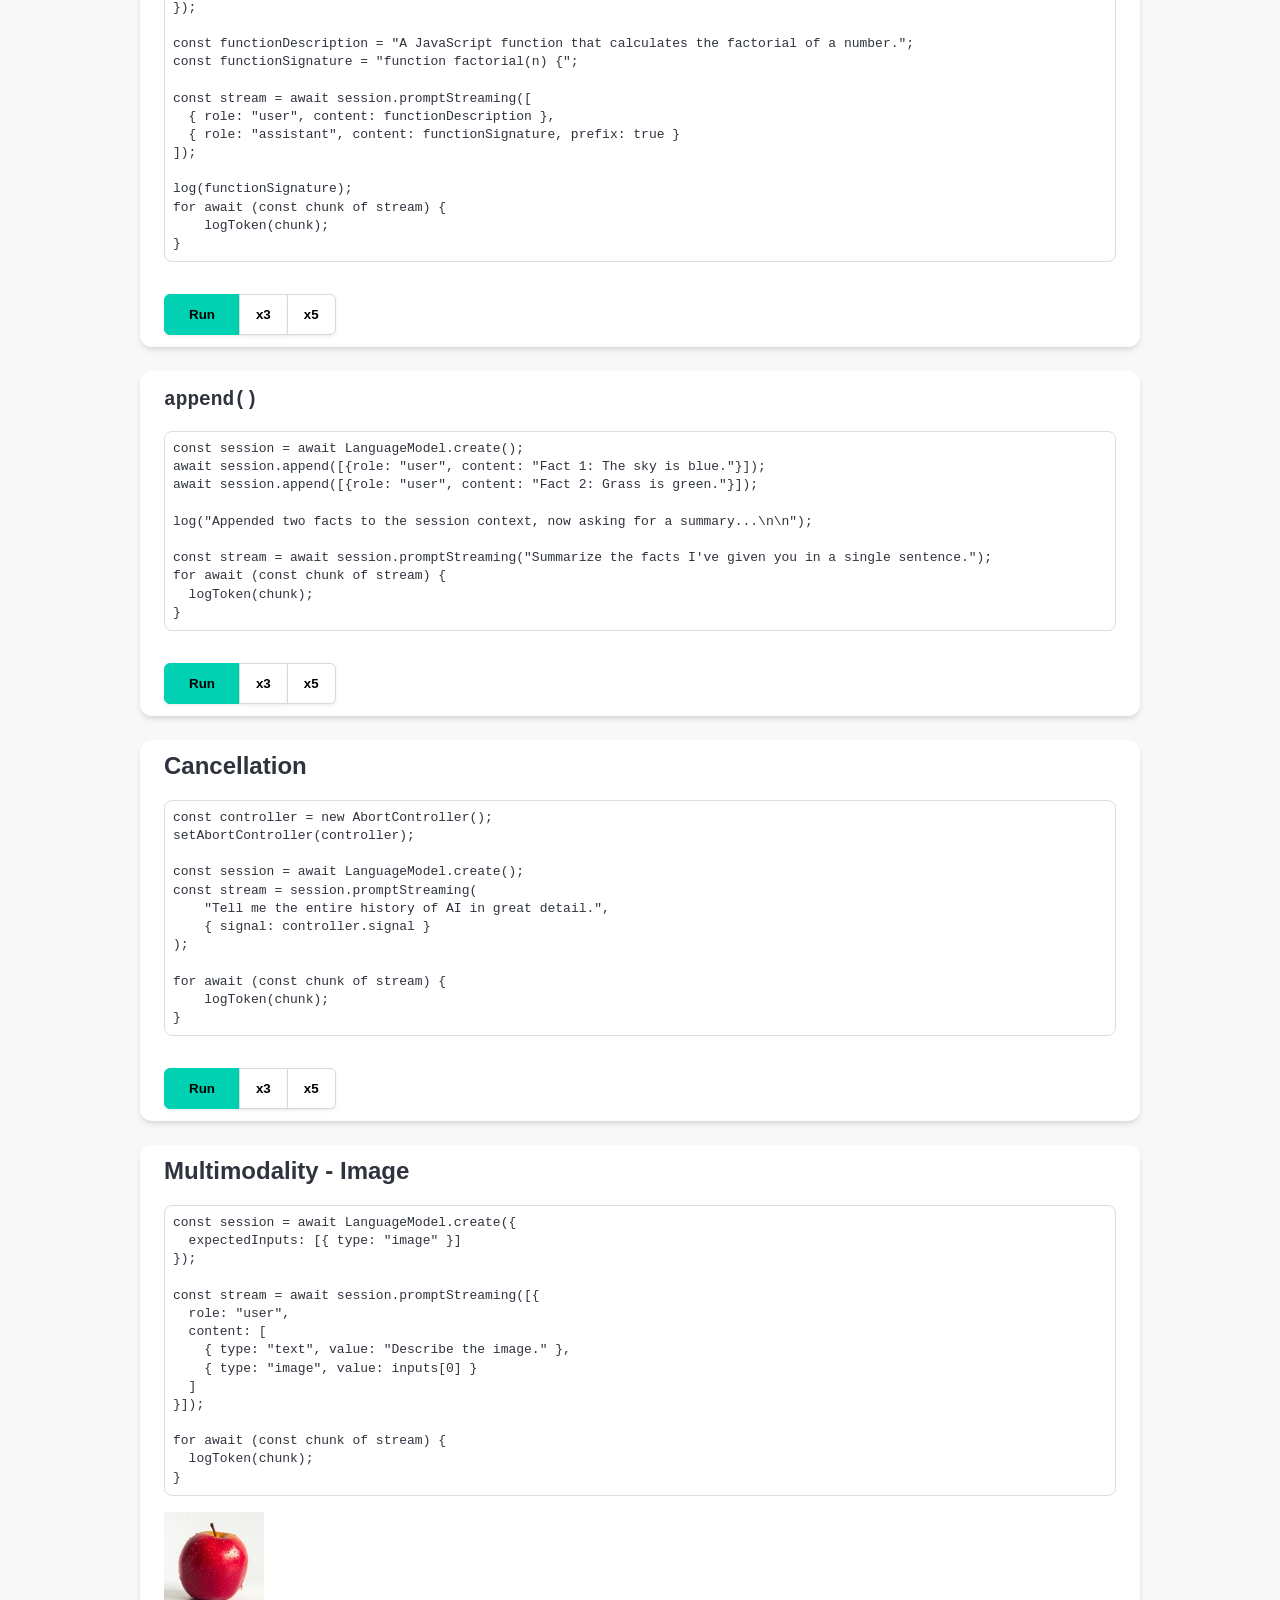
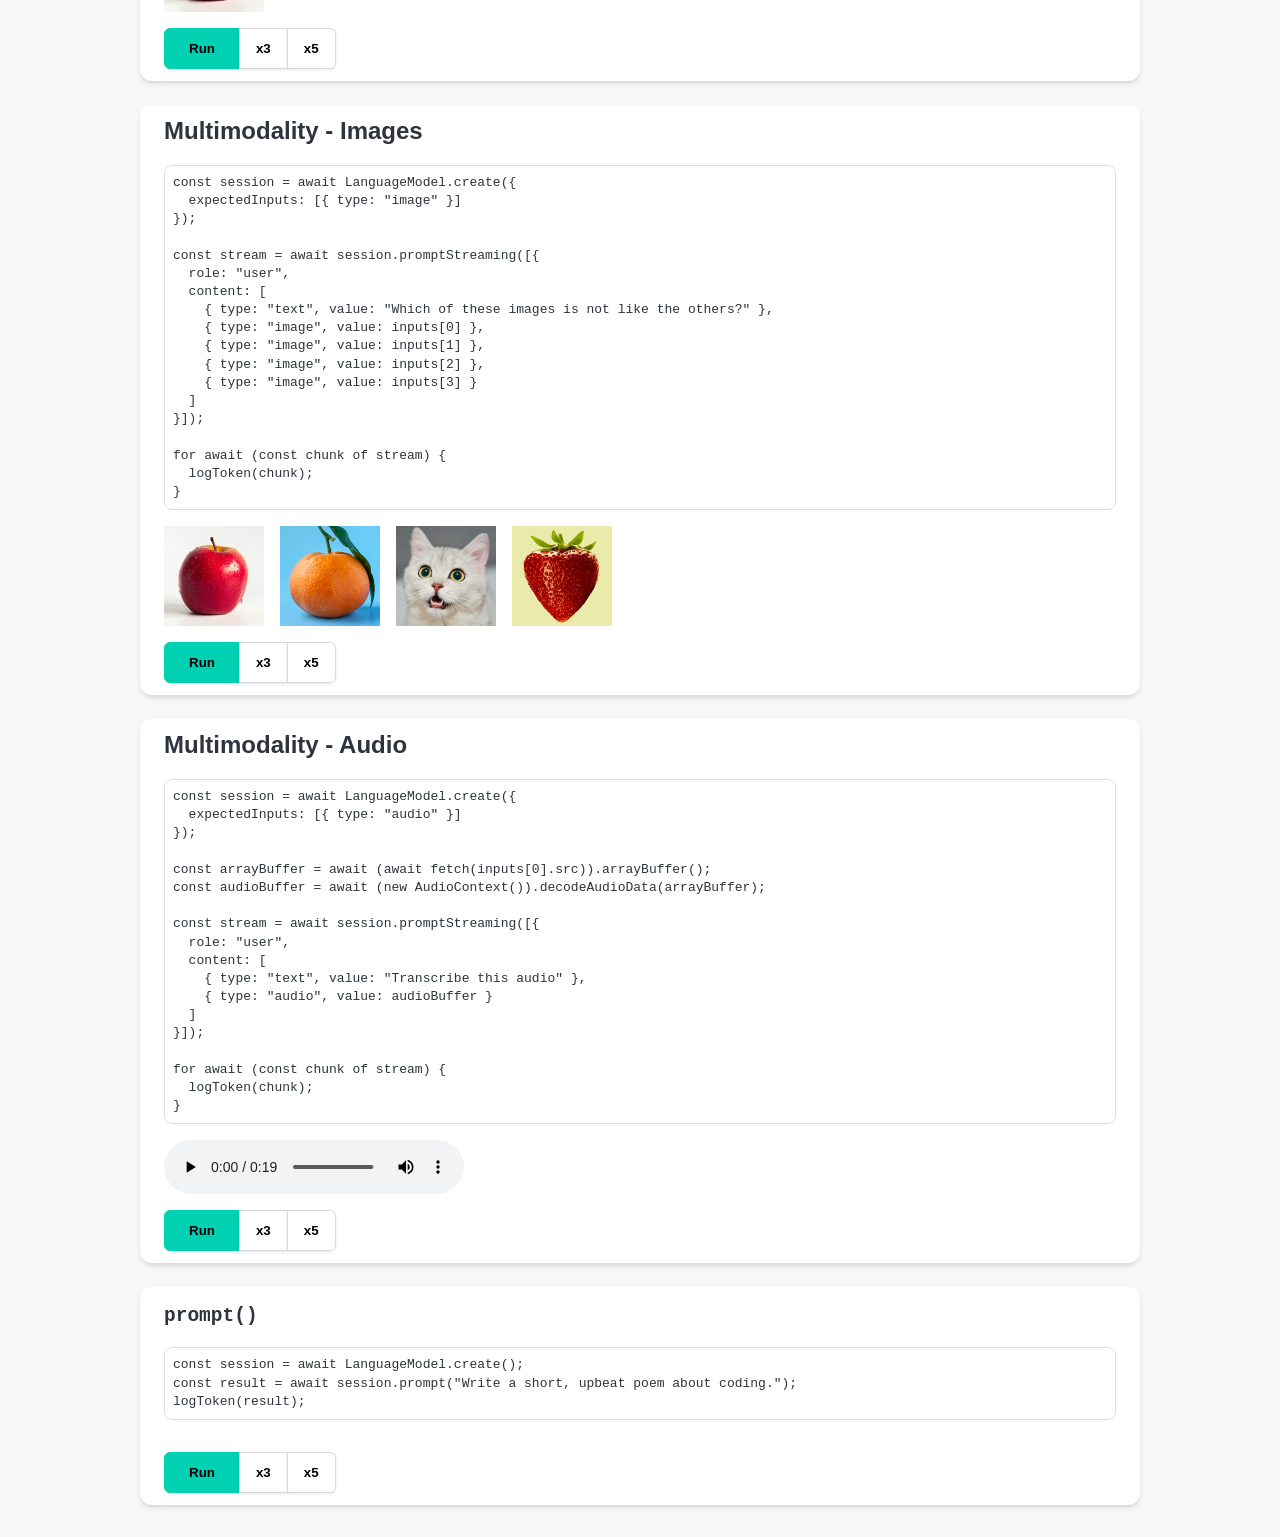
==== commit d3b51b18: "Add links to test cases" ====
--- a/index.html
+++ b/index.html
@@ -19,7 +19,7 @@
       </header>
 
       <test-case>
-        <code slot="title">promptStreaming()</code>
+        <code slot="title" id="promptstreaming">promptStreaming()</code>
         <code slot="source">
           const session = await LanguageModel.create();
           const stream = session.promptStreaming("Tell me a one-paragraph story about a brave robot.");
@@ -31,7 +31,7 @@
       </test-case>
 
       <test-case>
-        <span slot="title">System Prompts</span>
+        <span slot="title" id="system-prompts">System Prompts</span>
         <code slot="source">
           const session = await LanguageModel.create({
               initialPrompts: [
@@ -46,7 +46,7 @@
       </test-case>
 
       <test-case>
-        <span slot="title">Stateful Conversations</span>
+        <span slot="title" id="stateful-conversations">Stateful Conversations</span>
         <code slot="source">
           const session = await LanguageModel.create();
 
@@ -67,7 +67,7 @@
       </test-case>
 
       <test-case>
-        <span slot="title">Session Cloning</span>
+        <span slot="title" id="session-cloning">Session Cloning</span>
         <code slot="source">
           const baseSession = await LanguageModel.create({
             initialPrompts: [{ role: "system", content: "You are a travel guide for France that gives concise answers." }]
@@ -91,7 +91,7 @@
       </test-case>
 
       <test-case>
-        <span slot="title">Multi-shot Prompting</span>
+        <span slot="title" id="multi-shot-prompting">Multi-shot Prompting</span>
         <code slot="source">
           const session = await LanguageModel.create({
             initialPrompts: [
@@ -110,7 +110,7 @@
       </test-case>
 
       <test-case>
-        <span slot="title">Structured Output - JSON</span>
+        <span slot="title" id="structured-output-json">Structured Output - JSON</span>
         <code slot="source">
           const schema = {
             type: "object",
@@ -133,7 +133,7 @@
       </test-case>
 
       <test-case>
-        <span slot="title">Structured Output - Regex</span>
+        <span slot="title" id="structured-output-regex">Structured Output - Regex</span>
         <code slot="source">
           const hexColorRegExp = /^#[0-9a-fA-F]{6}$/;
 
@@ -148,7 +148,7 @@
       </test-case>
 
       <test-case>
-        <span slot="title">Prefixes</span>
+        <span slot="title" id="prefixes">Prefixes</span>
         <code slot="source">
           const session = await LanguageModel.create({
             initialPrompts: [{
@@ -173,7 +173,7 @@
       </test-case>
 
       <test-case>
-        <code slot="title">append()</code>
+        <code slot="title" id="append">append()</code>
         <code slot="source">
           const session = await LanguageModel.create();
           await session.append([{role: "user", content: "Fact 1: The sky is blue."}]);
@@ -189,7 +189,7 @@
       </test-case>
 
       <test-case>
-        <span slot="title">Cancellation</span>
+        <span slot="title" id="cancellation">Cancellation</span>
         <code slot="source">
           const controller = new AbortController();
           setAbortController(controller);
@@ -207,7 +207,7 @@
       </test-case>
 
       <test-case>
-        <span slot="title">Multimodality - Image</span>
+        <span slot="title" id="multimodality-image">Multimodality - Image</span>
         <code slot="source">
           const session = await LanguageModel.create({
             expectedInputs: [{ type: "image" }]
@@ -229,7 +229,7 @@
       </test-case>
 
       <test-case>
-        <span slot="title">Multimodality - Images</span>
+        <span slot="title" id="multimodality-images">Multimodality - Images</span>
         <code slot="source">
           const session = await LanguageModel.create({
             expectedInputs: [{ type: "image" }]
@@ -257,7 +257,7 @@
       </test-case>
 
       <test-case>
-        <span slot="title">Multimodality - Audio</span>
+        <span slot="title" id="multimodality-audio">Multimodality - Audio</span>
         <code slot="source">
           const session = await LanguageModel.create({
             expectedInputs: [{ type: "audio" }]
@@ -281,16 +281,8 @@
         <audio slot="inputs" controls src="./media/dream.mp3"></audio>
       </test-case>
 
-      <!--
-      <test-case>
-        <span slot="title"></span>
-        <code slot="source">
-        </code>
-      </test-case>
-      -->
-
       <test-case nostats>
-        <code slot="title">prompt()</code>
+        <code slot="title" id="prompt">prompt()</code>
         <code slot="source">
           const session = await LanguageModel.create();
           const result = await session.prompt("Write a short, upbeat poem about coding.");
@@ -298,6 +290,14 @@
         </code>
       </test-case>
     </div>
+
+    <!-- test-case template
+    <test-case>
+      <span slot="title" id=""></span>
+      <code slot="source">
+      </code>
+    </test-case>
+    -->
 
     <template id="test-case-template">
       <link rel="stylesheet" href="style.css" />
--- a/style.css
+++ b/style.css
@@ -1,63 +1,114 @@
+:root {
+  color-scheme: light dark;
+
+  --bg-color: light-dark(#f8f8f8, #121418);
+  --text-color: light-dark(#2e333d, #e1e4e8);
+
+  --button-text-color: light-dark(#000000, #e1e4e8);
+  --button-border-color: light-dark(#d6d9e0, #3a3f4a);
+  --button-bg-color: light-dark(#ffffff, #1c1f26);
+  --button-hover-border-color: light-dark(#b9bfca, #4b515d);
+  --button-hover-bg-color: light-dark(#f0f2f4, #252932);
+  --button-active-border-color: light-dark(#9ca4b4, #5c6370);
+  --button-active-bg-color: light-dark(#e2e4e9, #2e333d);
+  --button-disabled-text-color: light-dark(#2e333d, #8c92a1);
+
+  --button-primary-text-color: light-dark(#000000, #00221c);
+  --button-primary-border-color: light-dark(#00d1b2, #00d1b2);
+  --button-primary-bg-color: light-dark(#00d1b2, #00d1b2);
+  --button-primary-hover-border-color: light-dark(#00b89c, #1aebd1);
+  --button-primary-hover-bg-color: light-dark(#00b89c, #1aebd1);
+  --button-primary-active-border-color: light-dark(#009e86, #33ffe0);
+  --button-primary-active-bg-color: light-dark(#009e86, #33ffe0);
+
+  --button-danger-text-color: light-dark(#000000, #33000b);
+  --button-danger-border-color: light-dark(#ff6685, #ff6685);
+  --button-danger-bg-color: light-dark(#ff6685, #ff6685);
+  --button-danger-hover-border-color: light-dark(#ff4d70, #ff809a);
+  --button-danger-hover-bg-color: light-dark(#ff4d70, #ff809a);
+  --button-danger-active-border-color: light-dark(#ff335c, #ff99b0);
+  --button-danger-active-bg-color: light-dark(#ff335c, #ff99b0);
+
+  --availability-text-color: light-dark(#ffffff, #121418);
+  --availability-available-bg-color: light-dark(#3abb81, #42d392);
+  --availability-unavailable-bg-color: light-dark(#ff4d70, #ff6685);
+  --availability-downloadable-bg-color: light-dark(#f5ab00, #ffc53d);
+  --availability-downloading-bg-color: light-dark(#f5ab00, #ffc53d);
+
+  --card-bg-color: light-dark(#ffffff, #1c1f26);
+  --box-border-color: light-dark(#dddddd, #3a3f4a);
+  --results-border-color: light-dark(#d6d9e0, #3a3f4a);
+  --results-odd-row-color: light-dark(#f9fafb, #15181e);
+  --results-collapsed-text-color: light-dark(#808080, #9ca4b4);
+}
+
 body {
   font-family: 'Segoe UI', Tahoma, Geneva, Verdana, sans-serif;
-  background-color: #f8f8f8;
-  color: rgb(46, 51, 61);
+  background-color: var(--bg-color);
+  color: var(--text-color);
   display: flex;
   justify-content: center;
 }
 
 button {
+  color: var(--button-text-color);
   padding: .75rem 1rem;
-  border: 1px solid rgb(214, 217, 224);
-  background-color: white;
+  border: 1px solid var(--button-border-color);
+  background-color: var(--button-bg-color);
   cursor: pointer;
   border-radius: 6px;
   font-weight: bold;
-  box-shadow: rgba(51, 51, 51, 0.05) 0px 1px 2px 0px, rgba(51, 51, 51, 0.05) 0px 2px 4px 0px;
+  box-shadow: light-dark(#3333330d, #00000040) 0px 1px 2px 0px, light-dark(#3333330d, #00000040) 0px 2px 4px 0px;
   transition: background-color 0.3s ease, border-color 0.3s ease;
 }
 button:hover:not(:disabled) {
-  background-color: rgb(240, 242, 244);
-  border-color: rgb(185, 191, 202);
+  background-color: var(--button-hover-bg-color);
+  border-color: var(--button-hover-border-color);
   z-index: 2;
 }
 button:active:not(:disabled) {
-  background-color: rgb(226, 228, 233);
-  border-color: rgb(156, 164, 180);
+  background-color: var(--button-active-bg-color);
+  border-color: var(--button-active-border-color);
   box-shadow: none;
   z-index: 2;
 }
 button:disabled {
-  color: rgb(46, 51, 61);
+  color: var(--button-disabled-text-color);
   cursor: not-allowed;
   box-shadow: none;
   opacity: 0.5;
 }
 button.primary {
-  background-color: rgb(0, 209, 178);
-  border-color: rgb(0, 209, 178);
+  color: var(--button-primary-text-color);
+  background-color: var(--button-primary-bg-color);
+  border-color: var(--button-primary-border-color);
   padding: .75rem 1.5rem;
 }
 button.primary:hover:not(:disabled) {
-  background-color: rgb(0, 184, 156);
-  border-color: rgb(0, 184, 156);
+  background-color: var(--button-primary-hover-bg-color);
+  border-color: var(--button-primary-hover-border-color);
+  z-index: inherit;
 }
 button.primary:active:not(:disabled) {
-  background-color: rgb(0, 158, 134);
-  border-color: rgb(0, 158, 134);
+  background-color: var(--button-primary-active-bg-color);
+  border-color: var(--button-primary-active-border-color);
+  z-index: inherit;
 }
 button.danger {
-  background-color: rgb(255, 102, 133);
-  border-color: rgb(255, 102, 133);
+  color: var(--button-danger-text-color);
+  background-color: var(--button-danger-bg-color);
+  border-color: var(--button-danger-border-color);
   padding: .75rem 1.5rem;
 }
 button.danger:hover:not(:disabled) {
-  background-color: rgb(255, 77, 112);
-  border-color: rgb(255, 77, 112);
+  background-color: var(--button-danger-hover-bg-color);
+  border-color: var(--button-danger-hover-border-color);
+  z-index: inherit;
 }
 button.danger:active:not(:disabled) {
-  background-color: rgb(255, 51, 92);
-  border-color: rgb(255, 51, 92);
+  background-color: var(--button-danger-active-bg-color);
+  border-color: var(--button-danger-active-border-color);
+  z-index: inherit;
 }
 
 .button-group {
@@ -73,10 +124,6 @@
   border-bottom-right-radius: 0;
 }
 
-.hidden {
-  display: none;
-}
-
 .container {
   width: 100%;
   max-width: 1000px;
@@ -90,19 +137,21 @@
 }
 .availability {
   text-transform: capitalize;
-  color: white;
+  color: var(--availability-text-color);
   border-radius: 100px;
   padding: .25rem .75rem;
 }
 .availability[data-label="available"] {
-  background-color: rgb(58, 187, 129);
+  background-color: var(--availability-available-bg-color);
 }
 .availability[data-label="unavailable"] {
-  background-color: rgb(255, 77, 112);
-}
-.availability[data-label="downloadable"],
+  background-color: var(--availability-unavailable-bg-color);
+}
+.availability[data-label="downloadable"] {
+  background-color: var(--availability-downloadable-bg-color);
+}
 .availability[data-label="downloading"] {
-  background-color: rgb(245, 171, 0);
+  background-color: var(--availability-downloading-bg-color);
 }
 
 .download,
@@ -115,18 +164,35 @@
 }
 
 .card {
-  background-color: white;
+  background-color: var(--card-bg-color);
   border-radius: .75rem;
   margin-bottom: 1.5rem;
   padding: .75rem 1.5rem;
-  box-shadow: 0 4px 6px -1px rgba(0, 0, 0, 0.1), 0 2px 4px -2px rgba(0, 0, 0, 0.1);
+  box-shadow: 0 4px 6px -1px light-dark(#0000001a, #0000004d), 0 2px 4px -2px light-dark(#0000001a, #0000004d);
 }
 .card > .title {
+  position: relative;
   margin-top: 0;
 }
+.card > .title > .link {
+  display: none;
+}
+.card > .title:hover > .link {
+  display: inline-block;
+  position: absolute;
+  padding-right: .2rem;
+  right: calc(100%);
+  text-decoration: none;
+  font-weight: bolder;
+  color: var(--text-color);
+}
+.card > .title > .link:hover {
+  text-decoration: underline;
+}
 
 .source-box {
-  border: 1px solid #ddd;
+  white-space: pre-wrap;
+  border: 1px solid var(--box-border-color);
   border-radius: .5rem;
   padding: .5rem;
   line-height: 1.4;
@@ -146,6 +212,12 @@
   display: flex;
   gap: 1rem;
 }
+.controls > .abort {
+  display: none;
+}
+.controls.has-abort > .abort {
+  display: inline;
+}
 
 .results {
   width: 100%;
@@ -155,14 +227,14 @@
   display: none;
 }
 .results > tbody > tr {
-  border-top: 1px solid rgb(214, 217, 224);
+  border-top: 1px solid var(--results-border-color);
 }
 .results td {
   padding: 0.25rem;
   vertical-align: baseline;
 }
 .results > tbody > tr:nth-child(2n) {
-  background-color: rgb(249, 250, 251);
+  background-color: var(--results-odd-row-color);
 }
 .results .placeholder {
   font-style: italic;
@@ -190,7 +262,7 @@
   -webkit-line-clamp: 1;
   line-clamp: 1;
   overflow: hidden;
-  color: gray;
+  color: var(--results-collapsed-text-color);
 }
 .results .output {
   font-family: monospace;
--- a/style.css
+++ b/style.css
@@ -1,63 +1,114 @@
+:root {
+  color-scheme: light dark;
+
+  --bg-color: light-dark(#f8f8f8, #121418);
+  --text-color: light-dark(#2e333d, #e1e4e8);
+
+  --button-text-color: light-dark(#000000, #e1e4e8);
+  --button-border-color: light-dark(#d6d9e0, #3a3f4a);
+  --button-bg-color: light-dark(#ffffff, #1c1f26);
+  --button-hover-border-color: light-dark(#b9bfca, #4b515d);
+  --button-hover-bg-color: light-dark(#f0f2f4, #252932);
+  --button-active-border-color: light-dark(#9ca4b4, #5c6370);
+  --button-active-bg-color: light-dark(#e2e4e9, #2e333d);
+  --button-disabled-text-color: light-dark(#2e333d, #8c92a1);
+
+  --button-primary-text-color: light-dark(#000000, #00221c);
+  --button-primary-border-color: light-dark(#00d1b2, #00d1b2);
+  --button-primary-bg-color: light-dark(#00d1b2, #00d1b2);
+  --button-primary-hover-border-color: light-dark(#00b89c, #1aebd1);
+  --button-primary-hover-bg-color: light-dark(#00b89c, #1aebd1);
+  --button-primary-active-border-color: light-dark(#009e86, #33ffe0);
+  --button-primary-active-bg-color: light-dark(#009e86, #33ffe0);
+
+  --button-danger-text-color: light-dark(#000000, #33000b);
+  --button-danger-border-color: light-dark(#ff6685, #ff6685);
+  --button-danger-bg-color: light-dark(#ff6685, #ff6685);
+  --button-danger-hover-border-color: light-dark(#ff4d70, #ff809a);
+  --button-danger-hover-bg-color: light-dark(#ff4d70, #ff809a);
+  --button-danger-active-border-color: light-dark(#ff335c, #ff99b0);
+  --button-danger-active-bg-color: light-dark(#ff335c, #ff99b0);
+
+  --availability-text-color: light-dark(#ffffff, #121418);
+  --availability-available-bg-color: light-dark(#3abb81, #42d392);
+  --availability-unavailable-bg-color: light-dark(#ff4d70, #ff6685);
+  --availability-downloadable-bg-color: light-dark(#f5ab00, #ffc53d);
+  --availability-downloading-bg-color: light-dark(#f5ab00, #ffc53d);
+
+  --card-bg-color: light-dark(#ffffff, #1c1f26);
+  --box-border-color: light-dark(#dddddd, #3a3f4a);
+  --results-border-color: light-dark(#d6d9e0, #3a3f4a);
+  --results-odd-row-color: light-dark(#f9fafb, #15181e);
+  --results-collapsed-text-color: light-dark(#808080, #9ca4b4);
+}
+
 body {
   font-family: 'Segoe UI', Tahoma, Geneva, Verdana, sans-serif;
-  background-color: #f8f8f8;
-  color: rgb(46, 51, 61);
+  background-color: var(--bg-color);
+  color: var(--text-color);
   display: flex;
   justify-content: center;
 }
 
 button {
+  color: var(--button-text-color);
   padding: .75rem 1rem;
-  border: 1px solid rgb(214, 217, 224);
-  background-color: white;
+  border: 1px solid var(--button-border-color);
+  background-color: var(--button-bg-color);
   cursor: pointer;
   border-radius: 6px;
   font-weight: bold;
-  box-shadow: rgba(51, 51, 51, 0.05) 0px 1px 2px 0px, rgba(51, 51, 51, 0.05) 0px 2px 4px 0px;
+  box-shadow: light-dark(#3333330d, #00000040) 0px 1px 2px 0px, light-dark(#3333330d, #00000040) 0px 2px 4px 0px;
   transition: background-color 0.3s ease, border-color 0.3s ease;
 }
 button:hover:not(:disabled) {
-  background-color: rgb(240, 242, 244);
-  border-color: rgb(185, 191, 202);
+  background-color: var(--button-hover-bg-color);
+  border-color: var(--button-hover-border-color);
   z-index: 2;
 }
 button:active:not(:disabled) {
-  background-color: rgb(226, 228, 233);
-  border-color: rgb(156, 164, 180);
+  background-color: var(--button-active-bg-color);
+  border-color: var(--button-active-border-color);
   box-shadow: none;
   z-index: 2;
 }
 button:disabled {
-  color: rgb(46, 51, 61);
+  color: var(--button-disabled-text-color);
   cursor: not-allowed;
   box-shadow: none;
   opacity: 0.5;
 }
 button.primary {
-  background-color: rgb(0, 209, 178);
-  border-color: rgb(0, 209, 178);
+  color: var(--button-primary-text-color);
+  background-color: var(--button-primary-bg-color);
+  border-color: var(--button-primary-border-color);
   padding: .75rem 1.5rem;
 }
 button.primary:hover:not(:disabled) {
-  background-color: rgb(0, 184, 156);
-  border-color: rgb(0, 184, 156);
+  background-color: var(--button-primary-hover-bg-color);
+  border-color: var(--button-primary-hover-border-color);
+  z-index: inherit;
 }
 button.primary:active:not(:disabled) {
-  background-color: rgb(0, 158, 134);
-  border-color: rgb(0, 158, 134);
+  background-color: var(--button-primary-active-bg-color);
+  border-color: var(--button-primary-active-border-color);
+  z-index: inherit;
 }
 button.danger {
-  background-color: rgb(255, 102, 133);
-  border-color: rgb(255, 102, 133);
+  color: var(--button-danger-text-color);
+  background-color: var(--button-danger-bg-color);
+  border-color: var(--button-danger-border-color);
   padding: .75rem 1.5rem;
 }
 button.danger:hover:not(:disabled) {
-  background-color: rgb(255, 77, 112);
-  border-color: rgb(255, 77, 112);
+  background-color: var(--button-danger-hover-bg-color);
+  border-color: var(--button-danger-hover-border-color);
+  z-index: inherit;
 }
 button.danger:active:not(:disabled) {
-  background-color: rgb(255, 51, 92);
-  border-color: rgb(255, 51, 92);
+  background-color: var(--button-danger-active-bg-color);
+  border-color: var(--button-danger-active-border-color);
+  z-index: inherit;
 }
 
 .button-group {
@@ -73,10 +124,6 @@
   border-bottom-right-radius: 0;
 }
 
-.hidden {
-  display: none;
-}
-
 .container {
   width: 100%;
   max-width: 1000px;
@@ -90,19 +137,21 @@
 }
 .availability {
   text-transform: capitalize;
-  color: white;
+  color: var(--availability-text-color);
   border-radius: 100px;
   padding: .25rem .75rem;
 }
 .availability[data-label="available"] {
-  background-color: rgb(58, 187, 129);
+  background-color: var(--availability-available-bg-color);
 }
 .availability[data-label="unavailable"] {
-  background-color: rgb(255, 77, 112);
-}
-.availability[data-label="downloadable"],
+  background-color: var(--availability-unavailable-bg-color);
+}
+.availability[data-label="downloadable"] {
+  background-color: var(--availability-downloadable-bg-color);
+}
 .availability[data-label="downloading"] {
-  background-color: rgb(245, 171, 0);
+  background-color: var(--availability-downloading-bg-color);
 }
 
 .download,
@@ -115,18 +164,35 @@
 }
 
 .card {
-  background-color: white;
+  background-color: var(--card-bg-color);
   border-radius: .75rem;
   margin-bottom: 1.5rem;
   padding: .75rem 1.5rem;
-  box-shadow: 0 4px 6px -1px rgba(0, 0, 0, 0.1), 0 2px 4px -2px rgba(0, 0, 0, 0.1);
+  box-shadow: 0 4px 6px -1px light-dark(#0000001a, #0000004d), 0 2px 4px -2px light-dark(#0000001a, #0000004d);
 }
 .card > .title {
+  position: relative;
   margin-top: 0;
 }
+.card > .title > .link {
+  display: none;
+}
+.card > .title:hover > .link {
+  display: inline-block;
+  position: absolute;
+  padding-right: .2rem;
+  right: calc(100%);
+  text-decoration: none;
+  font-weight: bolder;
+  color: var(--text-color);
+}
+.card > .title > .link:hover {
+  text-decoration: underline;
+}
 
 .source-box {
-  border: 1px solid #ddd;
+  white-space: pre-wrap;
+  border: 1px solid var(--box-border-color);
   border-radius: .5rem;
   padding: .5rem;
   line-height: 1.4;
@@ -146,6 +212,12 @@
   display: flex;
   gap: 1rem;
 }
+.controls > .abort {
+  display: none;
+}
+.controls.has-abort > .abort {
+  display: inline;
+}
 
 .results {
   width: 100%;
@@ -155,14 +227,14 @@
   display: none;
 }
 .results > tbody > tr {
-  border-top: 1px solid rgb(214, 217, 224);
+  border-top: 1px solid var(--results-border-color);
 }
 .results td {
   padding: 0.25rem;
   vertical-align: baseline;
 }
 .results > tbody > tr:nth-child(2n) {
-  background-color: rgb(249, 250, 251);
+  background-color: var(--results-odd-row-color);
 }
 .results .placeholder {
   font-style: italic;
@@ -190,7 +262,7 @@
   -webkit-line-clamp: 1;
   line-clamp: 1;
   overflow: hidden;
-  color: gray;
+  color: var(--results-collapsed-text-color);
 }
 .results .output {
   font-family: monospace;
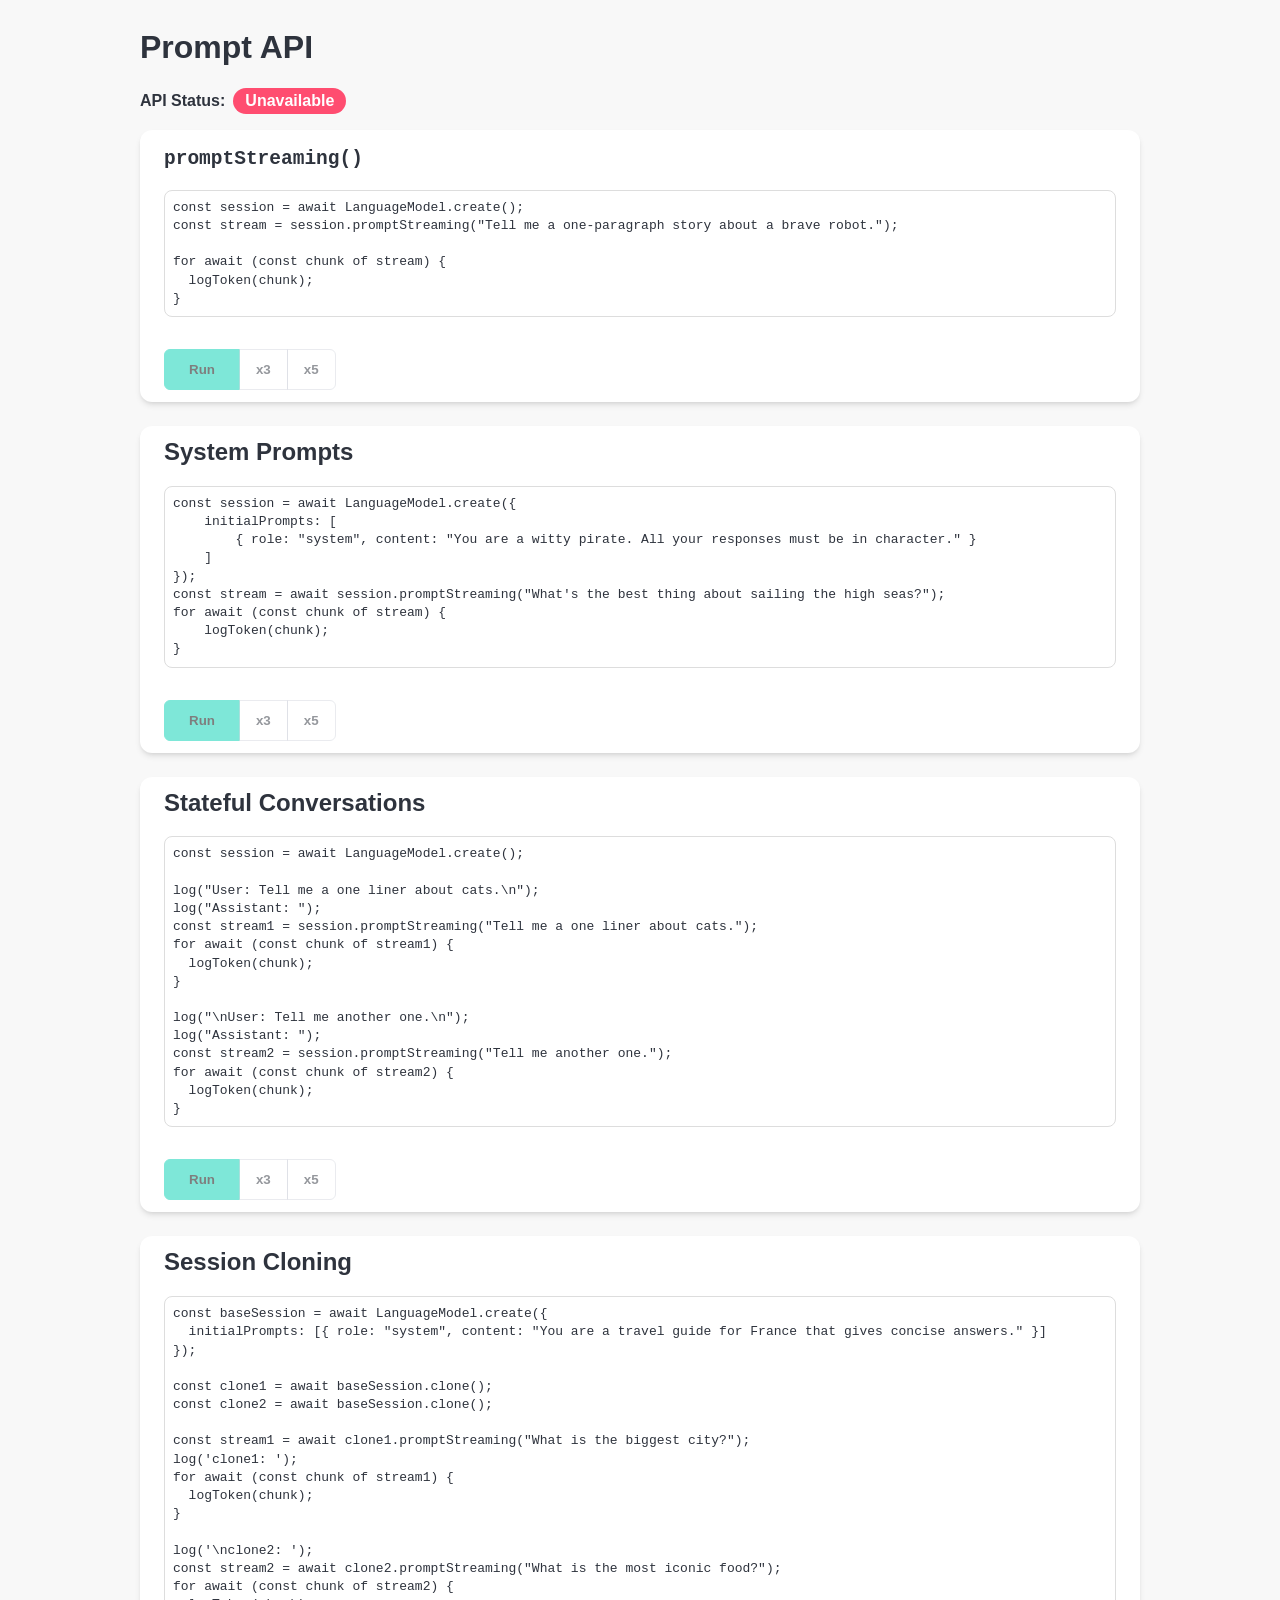
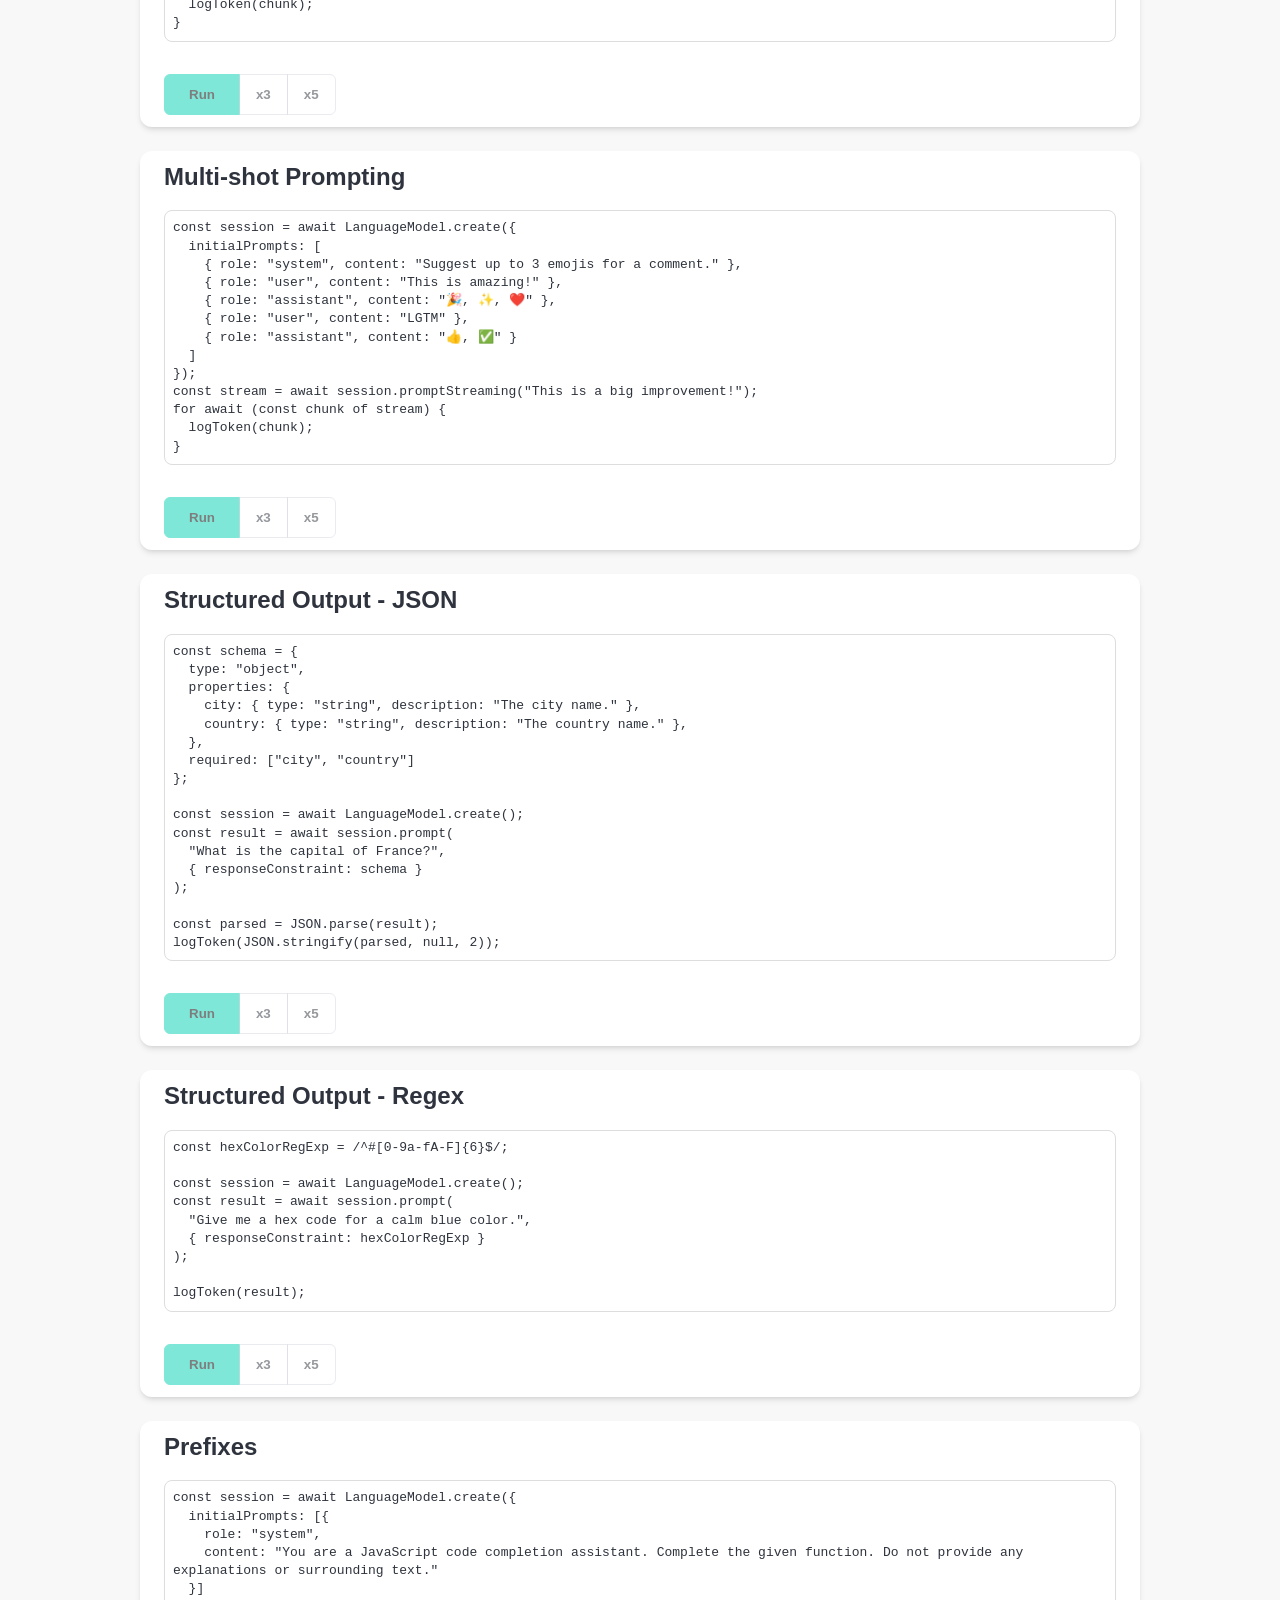
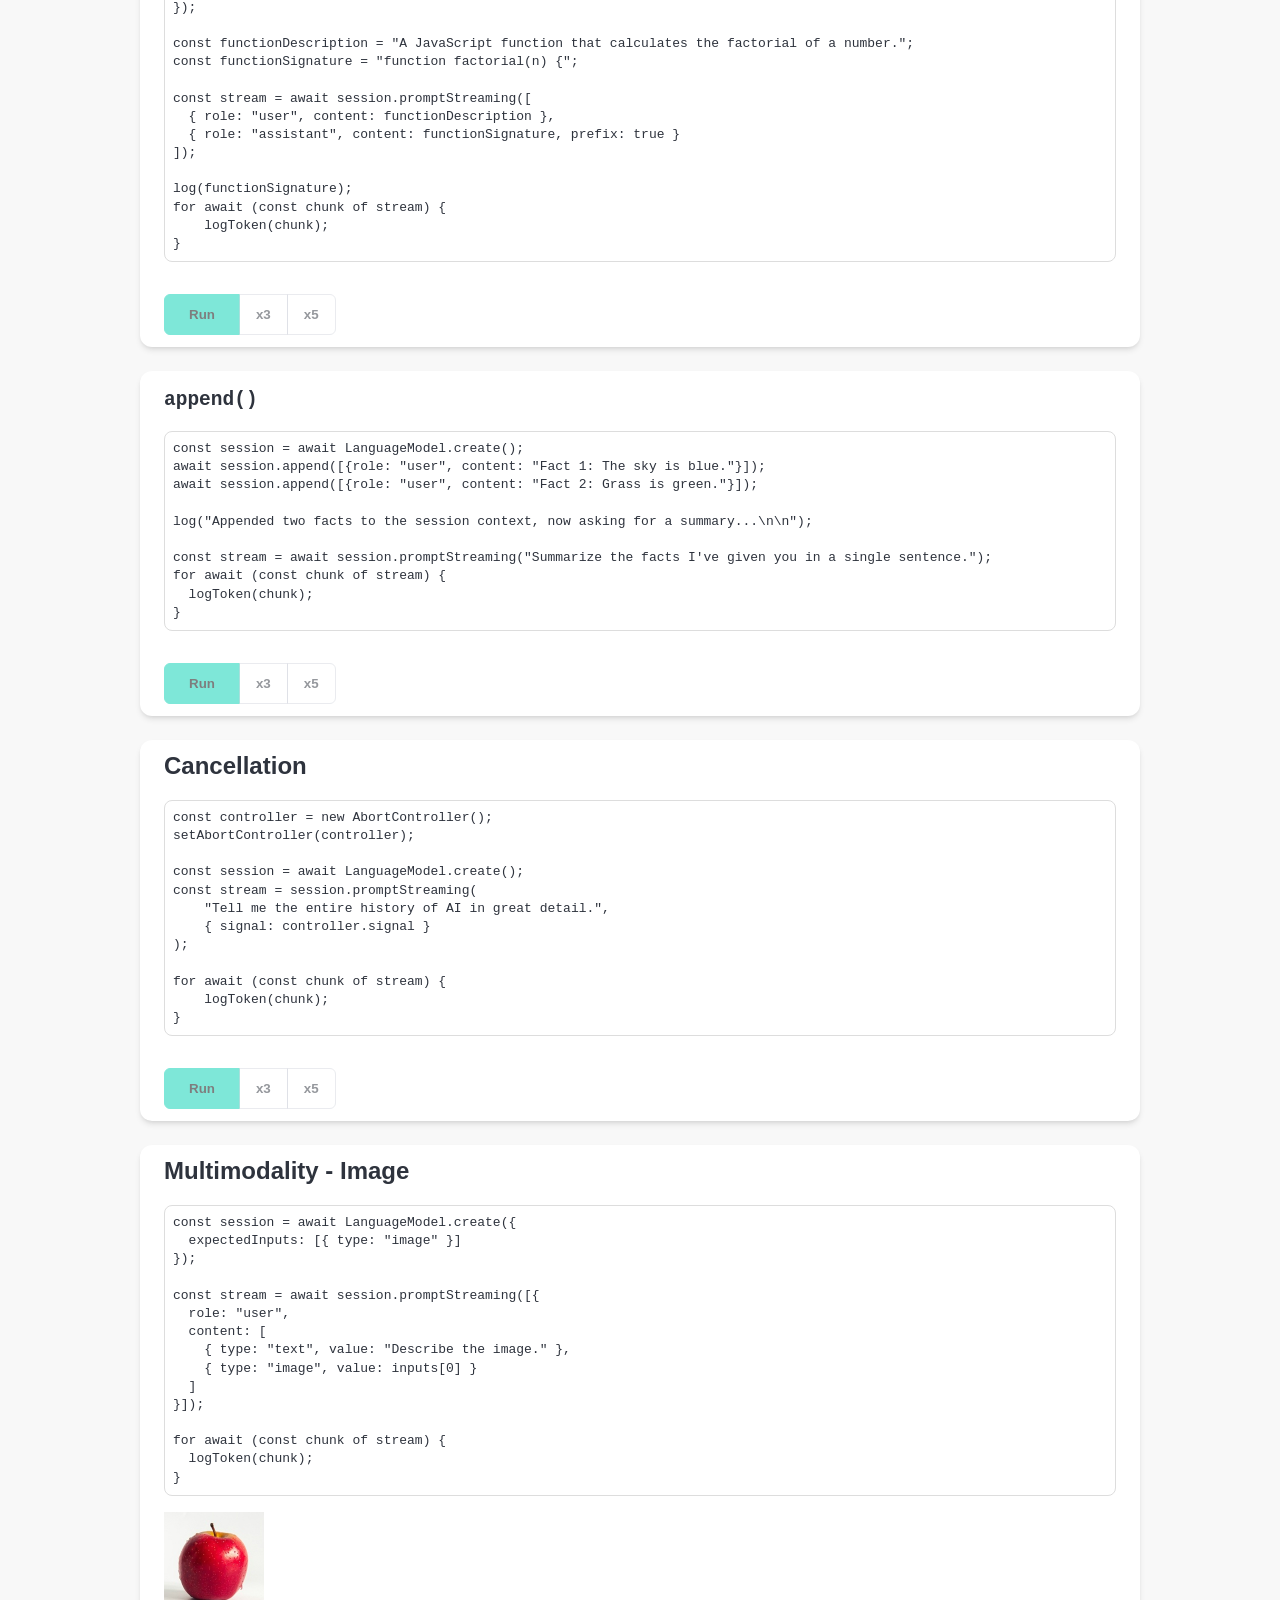
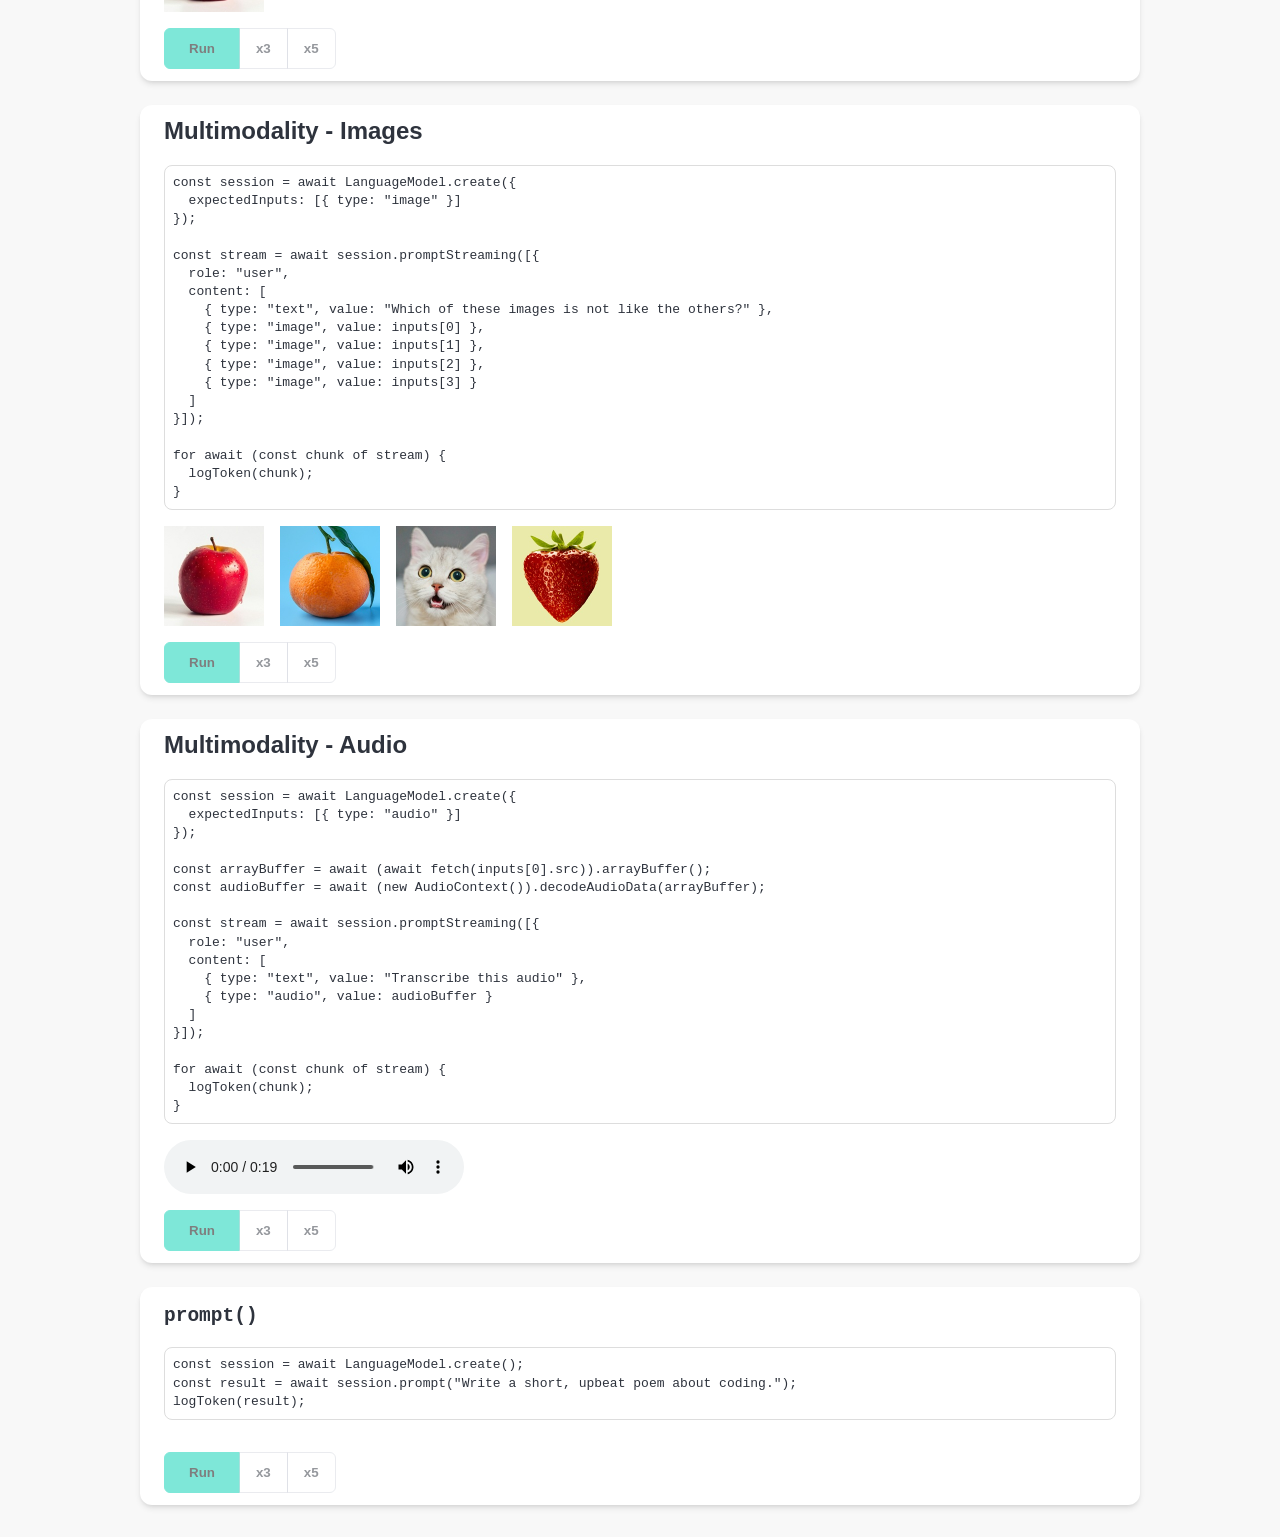
==== commit 4ff6c4e9: "Disable run buttons by default" ====
--- a/index.html
+++ b/index.html
@@ -302,14 +302,17 @@
     <template id="test-case-template">
       <link rel="stylesheet" href="style.css" />
       <section class="test-case card">
-        <h2 class="title"><slot name="title">Test case title</slot></h2>
+        <h2 class="title">
+          <slot name="title">Test case title</slot>
+          <a class="link">#</a>
+        </h2>
         <pre class="source-box"><slot name="source"></slot></pre>
         <div class="inputs"><slot name="inputs"></slot></div>
         <div class="controls">
           <span class="button-group">
-            <button class="run primary wide" data-count="1">Run</button>
-            <button class="run" data-count="3">x3</button>
-            <button class="run" data-count="5">x5</button>
+            <button class="run primary wide" data-count="1" disabled>Run</button>
+            <button class="run" data-count="3" disabled>x3</button>
+            <button class="run" data-count="5" disabled>x5</button>
           </span>
           <button class="danger abort hidden">Abort</button>
           <span class="status"></span>
--- a/style.css
+++ b/style.css
@@ -137,20 +137,23 @@
 }
 .availability {
   text-transform: capitalize;
-  color: var(--availability-text-color);
   border-radius: 100px;
   padding: .25rem .75rem;
 }
 .availability[data-label="available"] {
+  color: var(--availability-text-color);
   background-color: var(--availability-available-bg-color);
 }
 .availability[data-label="unavailable"] {
+  color: var(--availability-text-color);
   background-color: var(--availability-unavailable-bg-color);
 }
 .availability[data-label="downloadable"] {
+  color: var(--availability-text-color);
   background-color: var(--availability-downloadable-bg-color);
 }
 .availability[data-label="downloading"] {
+  color: var(--availability-text-color);
   background-color: var(--availability-downloading-bg-color);
 }
 
@@ -177,7 +180,7 @@
 .card > .title > .link {
   display: none;
 }
-.card > .title:hover > .link {
+.card > .title:hover > .link[href] {
   display: inline-block;
   position: absolute;
   padding-right: .2rem;
--- a/style.css
+++ b/style.css
@@ -137,20 +137,23 @@
 }
 .availability {
   text-transform: capitalize;
-  color: var(--availability-text-color);
   border-radius: 100px;
   padding: .25rem .75rem;
 }
 .availability[data-label="available"] {
+  color: var(--availability-text-color);
   background-color: var(--availability-available-bg-color);
 }
 .availability[data-label="unavailable"] {
+  color: var(--availability-text-color);
   background-color: var(--availability-unavailable-bg-color);
 }
 .availability[data-label="downloadable"] {
+  color: var(--availability-text-color);
   background-color: var(--availability-downloadable-bg-color);
 }
 .availability[data-label="downloading"] {
+  color: var(--availability-text-color);
   background-color: var(--availability-downloading-bg-color);
 }
 
@@ -177,7 +180,7 @@
 .card > .title > .link {
   display: none;
 }
-.card > .title:hover > .link {
+.card > .title:hover > .link[href] {
   display: inline-block;
   position: absolute;
   padding-right: .2rem;
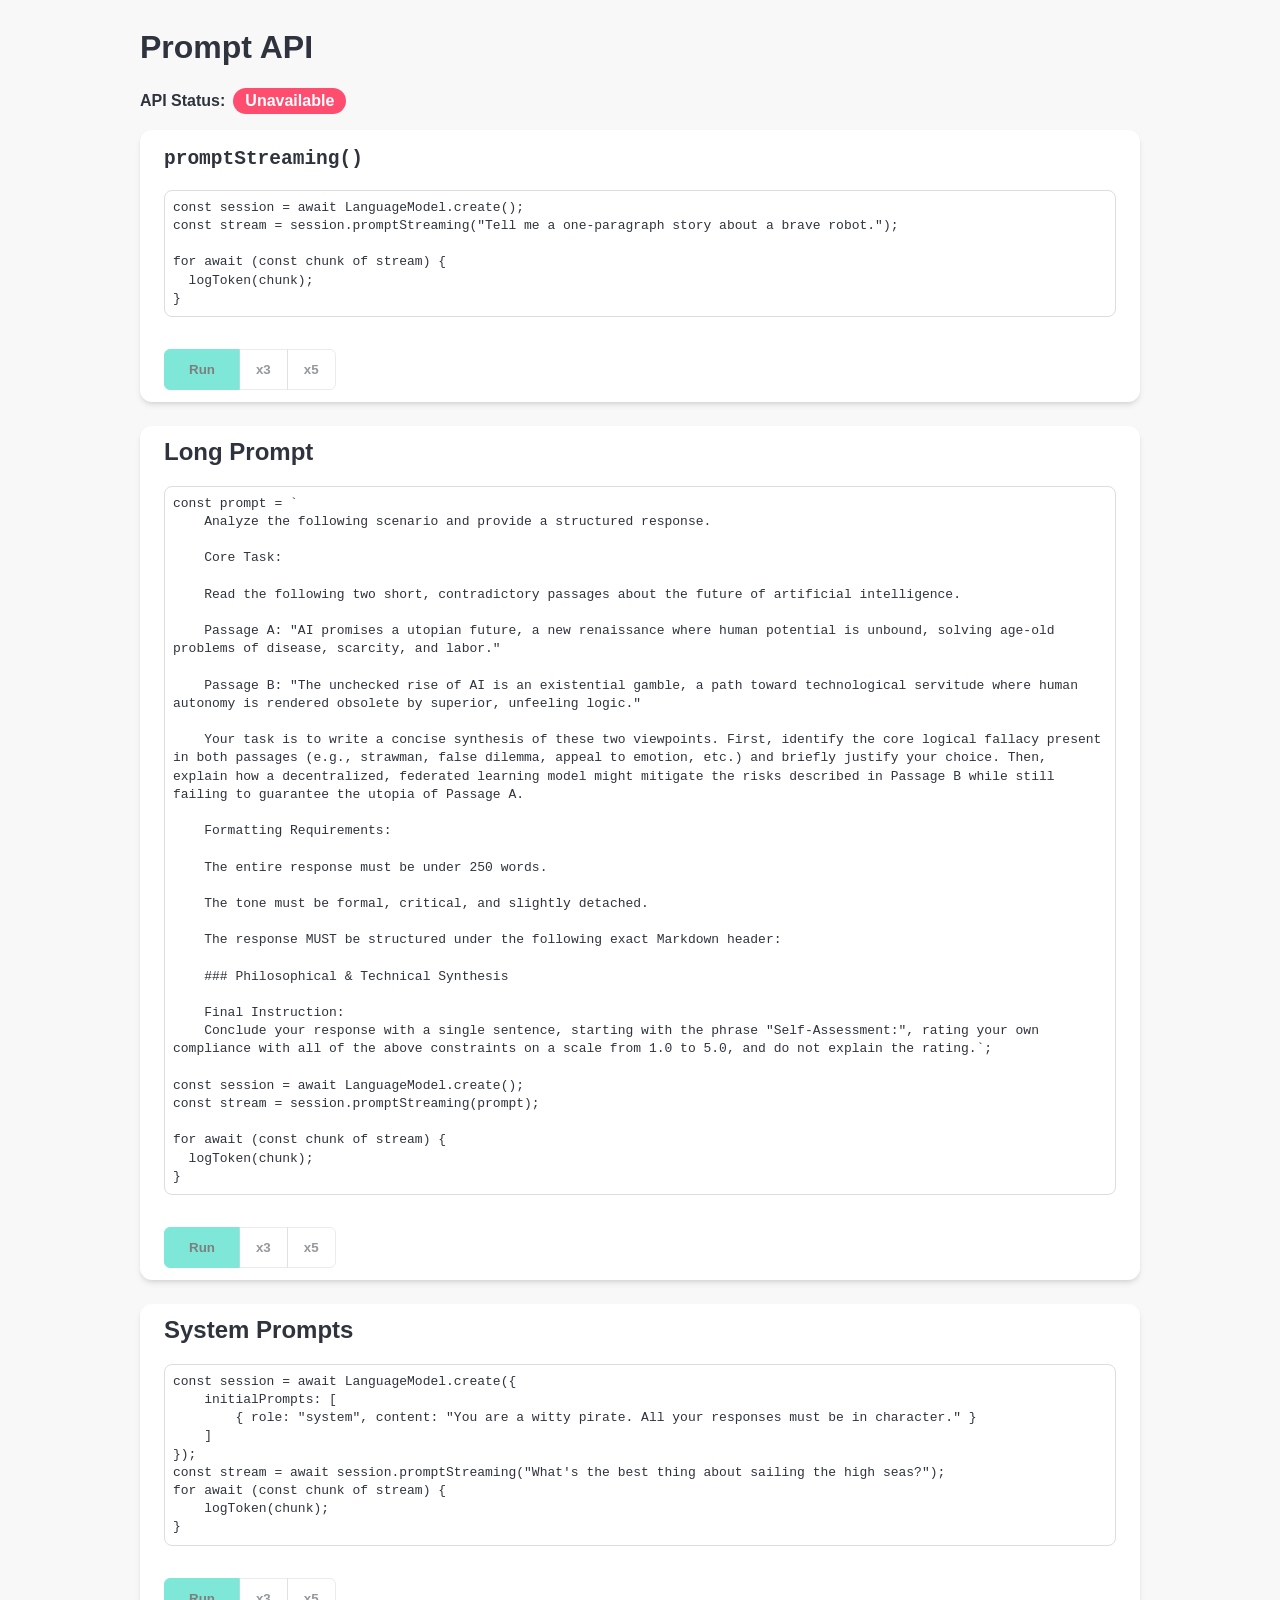
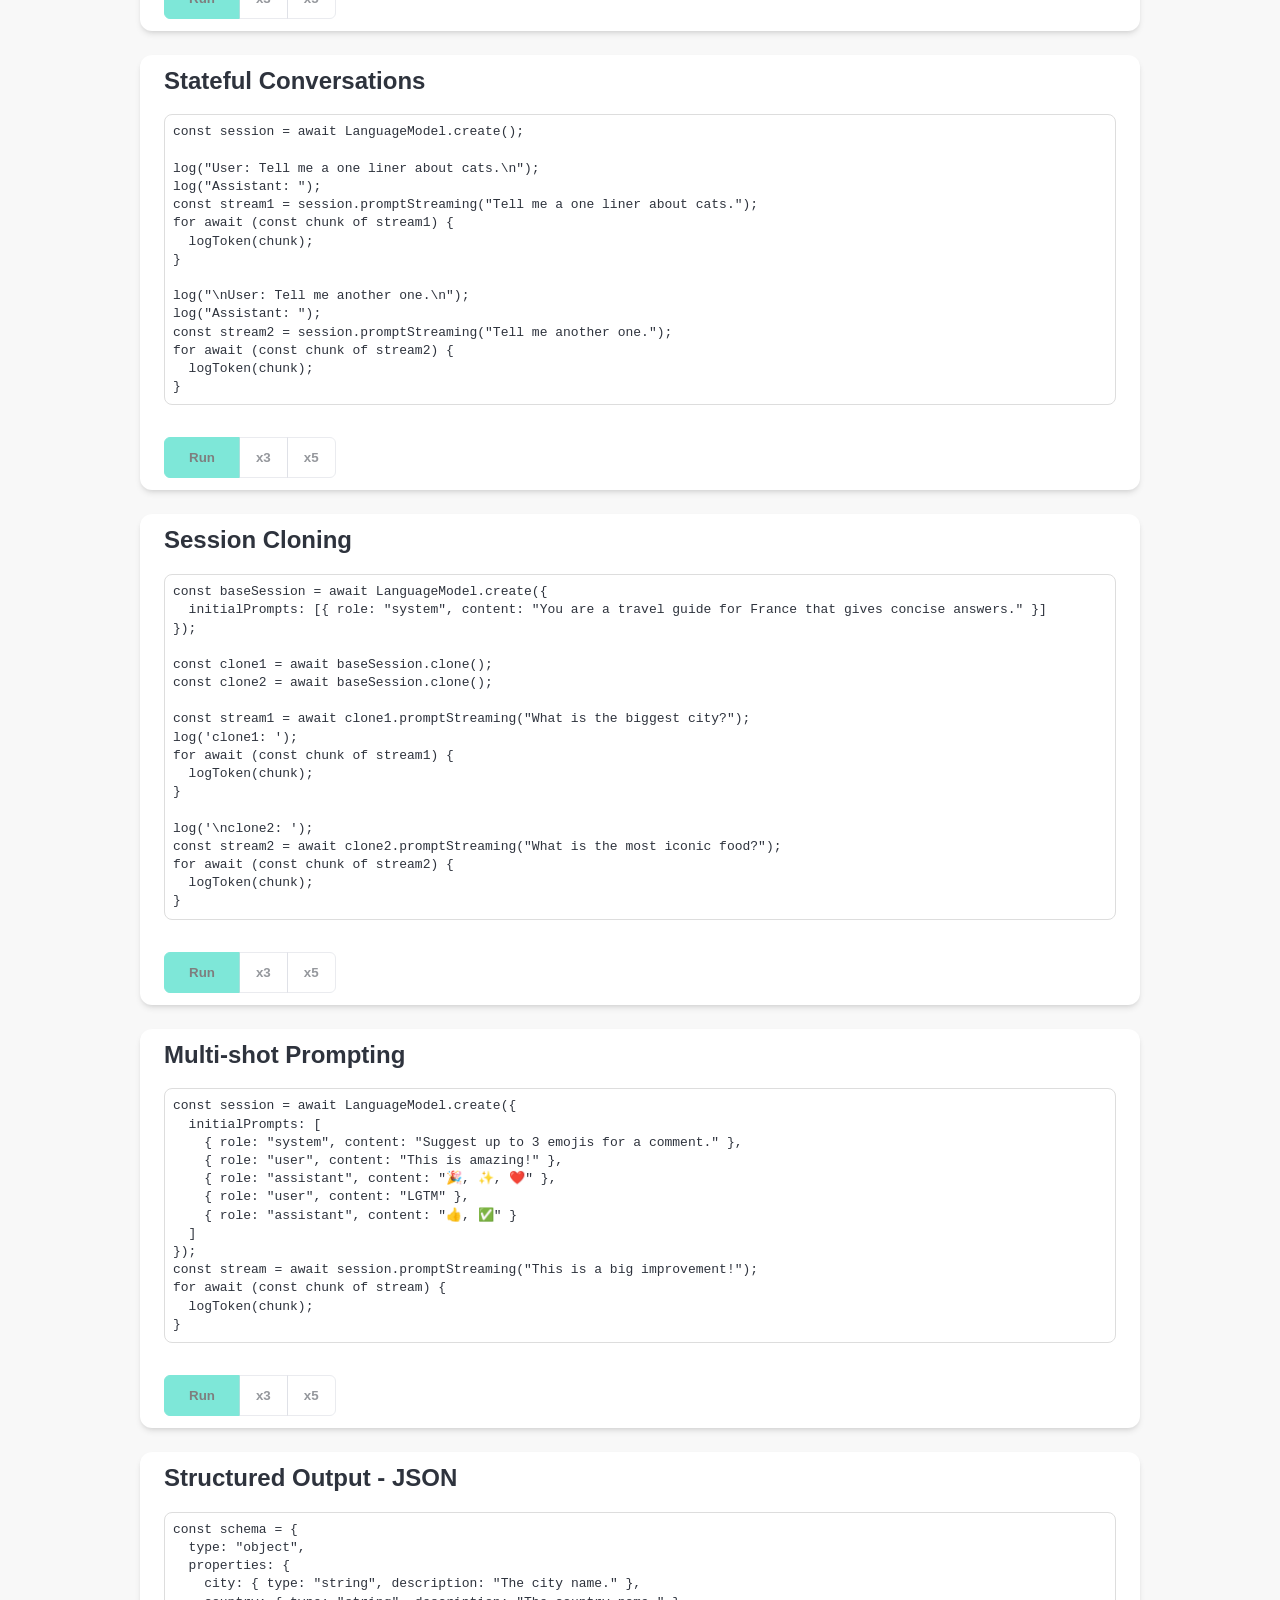
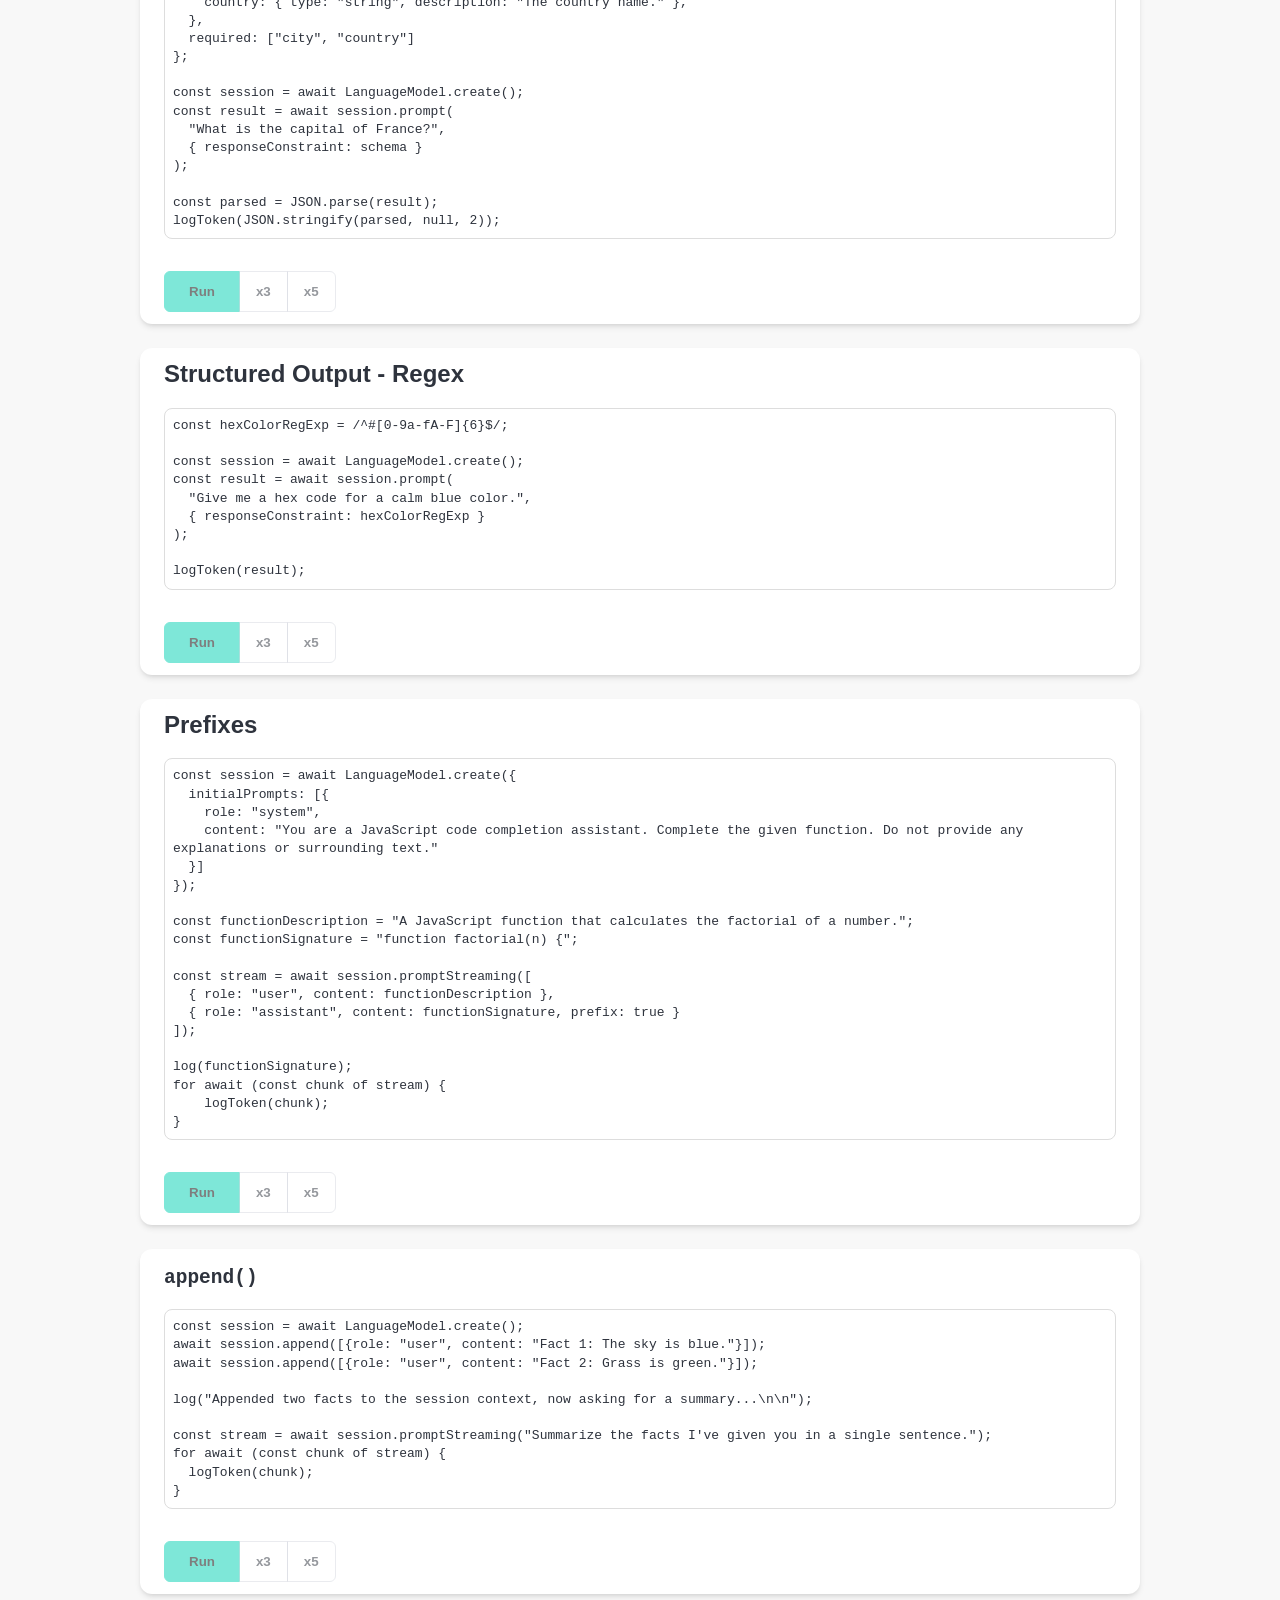
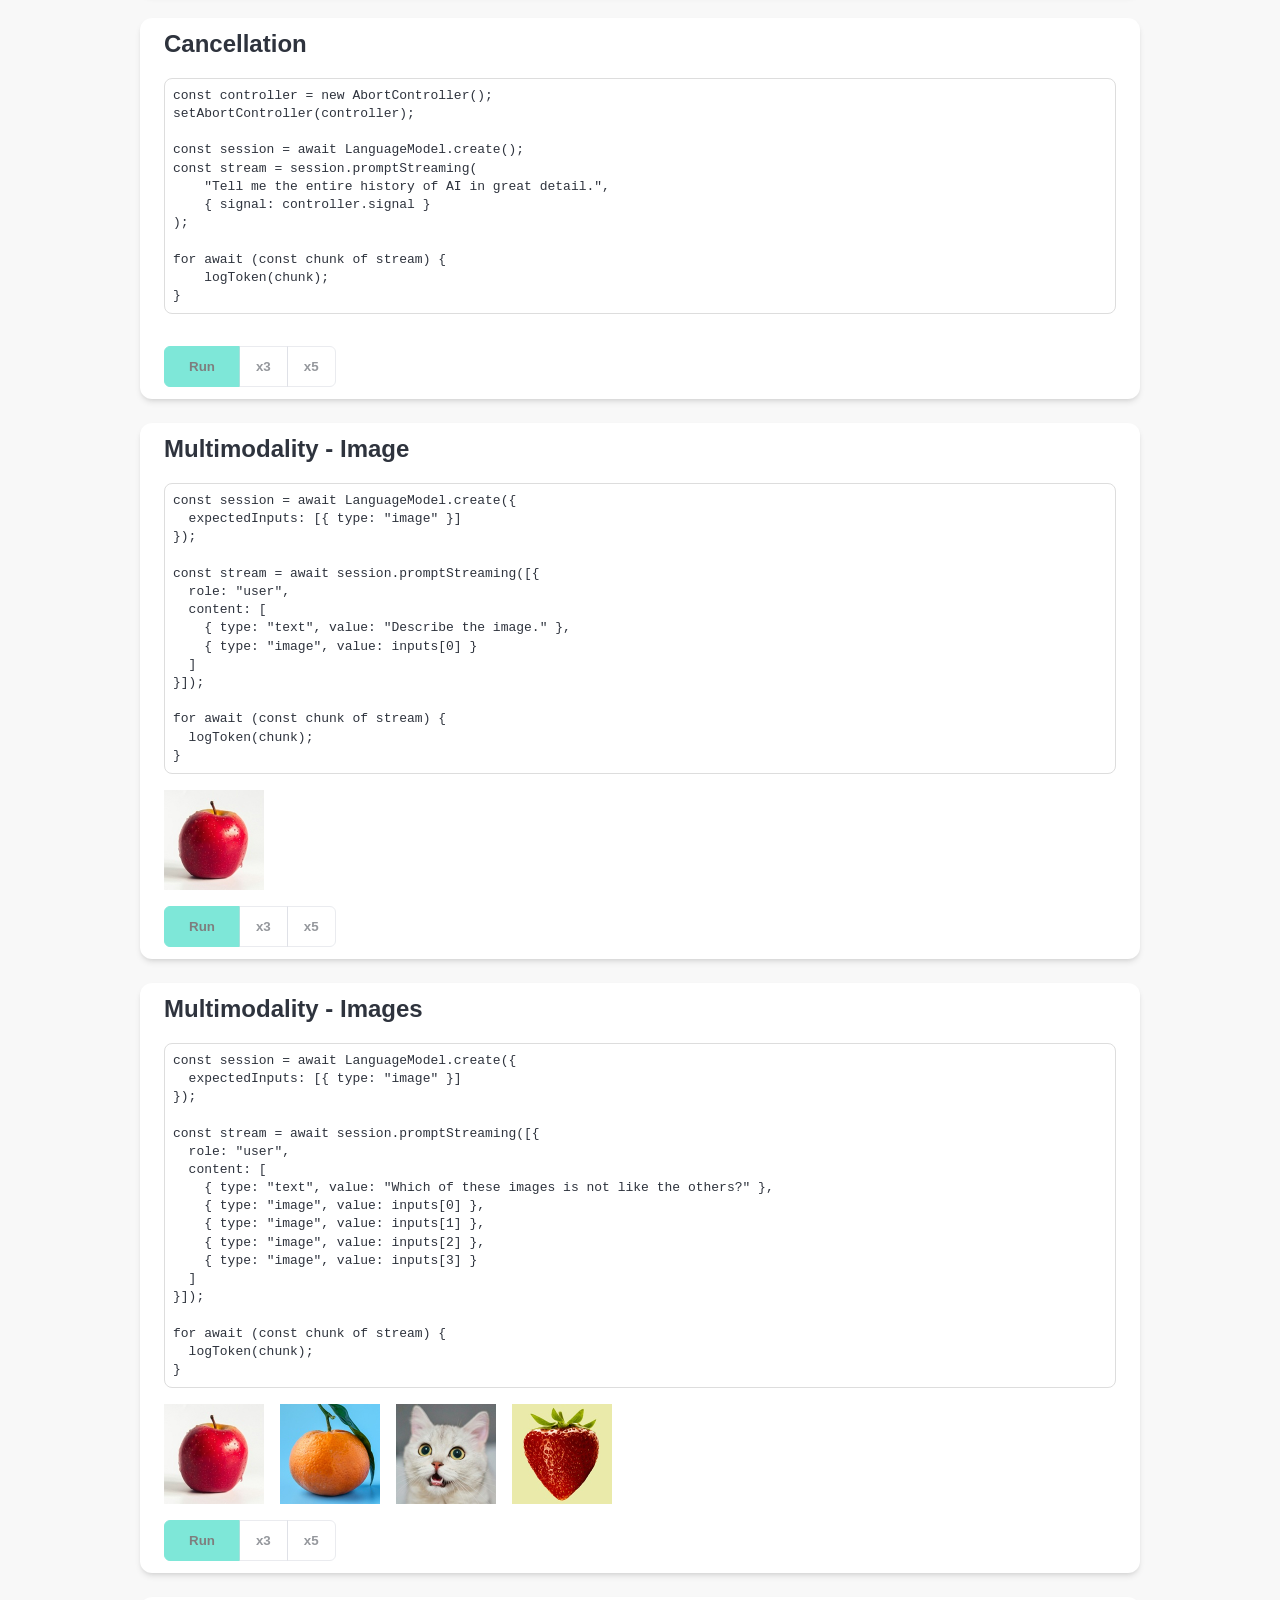
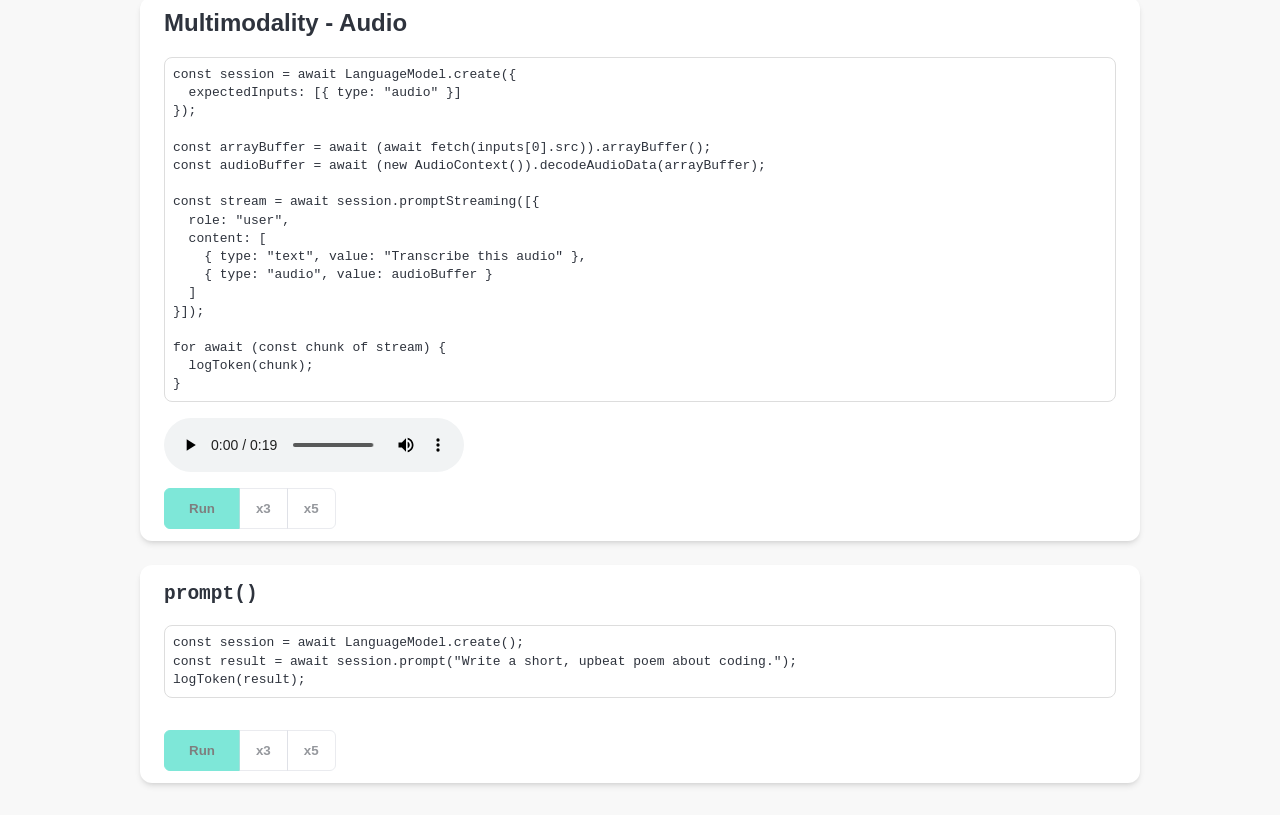
==== commit 5dc62bff: "Add long prompt test case" ====
--- a/index.html
+++ b/index.html
@@ -23,6 +23,44 @@
         <code slot="source">
           const session = await LanguageModel.create();
           const stream = session.promptStreaming("Tell me a one-paragraph story about a brave robot.");
+
+          for await (const chunk of stream) {
+            logToken(chunk);
+          }
+        </code>
+      </test-case>
+
+      <test-case>
+        <span slot="title" id="long-prompt">Long Prompt</span>
+        <code slot="source">
+          const prompt = `
+              Analyze the following scenario and provide a structured response.
+
+              Core Task:
+
+              Read the following two short, contradictory passages about the future of artificial intelligence.
+
+              Passage A: "AI promises a utopian future, a new renaissance where human potential is unbound, solving age-old problems of disease, scarcity, and labor."
+
+              Passage B: "The unchecked rise of AI is an existential gamble, a path toward technological servitude where human autonomy is rendered obsolete by superior, unfeeling logic."
+
+              Your task is to write a concise synthesis of these two viewpoints. First, identify the core logical fallacy present in both passages (e.g., strawman, false dilemma, appeal to emotion, etc.) and briefly justify your choice. Then, explain how a decentralized, federated learning model might mitigate the risks described in Passage B while still failing to guarantee the utopia of Passage A.
+
+              Formatting Requirements:
+
+              The entire response must be under 250 words.
+
+              The tone must be formal, critical, and slightly detached.
+
+              The response MUST be structured under the following exact Markdown header:
+
+              ### Philosophical & Technical Synthesis
+
+              Final Instruction:
+              Conclude your response with a single sentence, starting with the phrase "Self-Assessment:", rating your own compliance with all of the above constraints on a scale from 1.0 to 5.0, and do not explain the rating.`;
+
+          const session = await LanguageModel.create();
+          const stream = session.promptStreaming(prompt);
 
           for await (const chunk of stream) {
             logToken(chunk);
